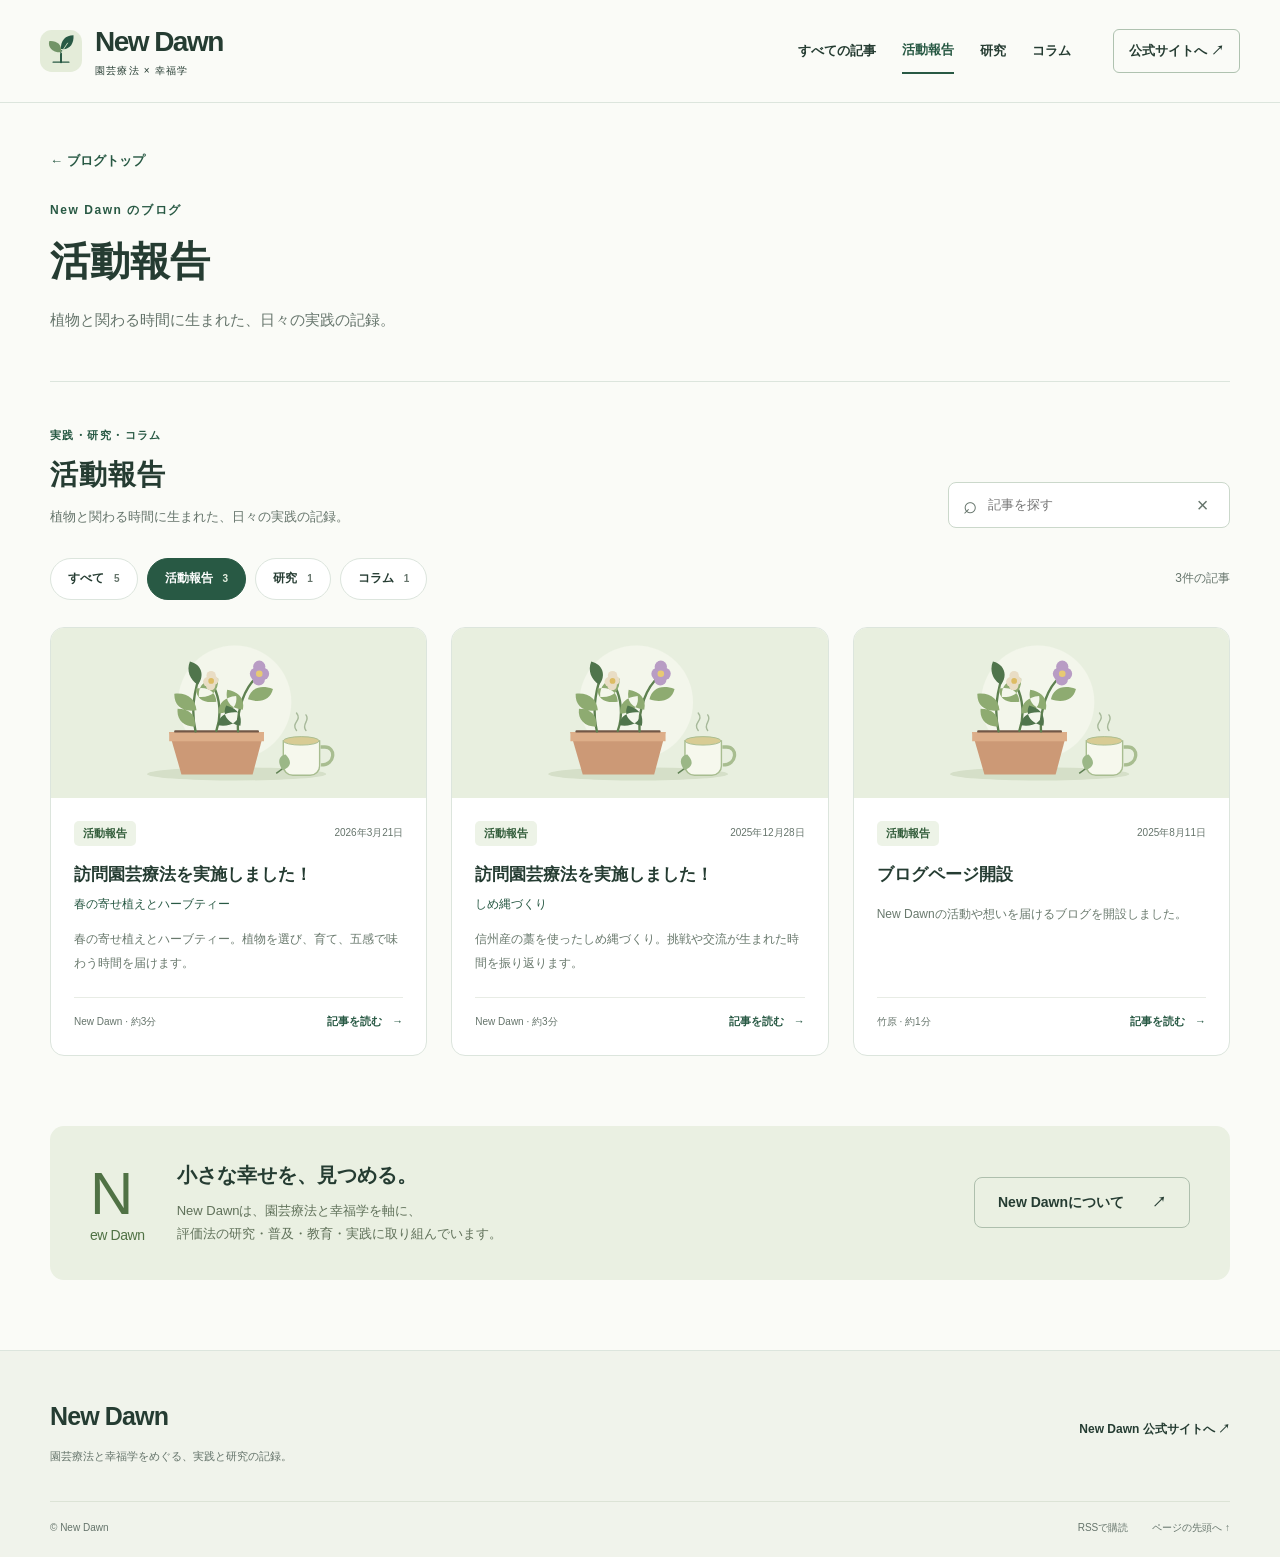
==== docs/categories/activity/index.html @ f147abb1 "Add New Dawn blog with five migrated articles and GitHub Pages output" ====
<!doctype html>
<html lang="ja"><head><meta charset="utf-8"><meta name="viewport" content="width=device-width, initial-scale=1">
<title>活動報告｜New Dawn</title><meta name="description" content="New Dawnの活動報告の記事一覧です。">
<meta name="theme-color" content="#285944"><meta property="og:type" content="website"><meta property="og:title" content="活動報告｜New Dawn"><meta property="og:description" content="New Dawnの活動報告の記事一覧です。"><meta property="og:locale" content="ja_JP"><meta property="og:site_name" content="New Dawn ブログ">
<link rel="canonical" href="https://engeishokubutu365-crypto.github.io/new-dawn-blog/categories/activity/"><meta property="og:url" content="https://engeishokubutu365-crypto.github.io/new-dawn-blog/categories/activity/"><link rel="icon" href="../../assets/mark.svg" type="image/svg+xml"><link rel="stylesheet" href="../../assets/style.css"><script src="../../assets/app.js" defer></script></head>
<body><a class="skip-link" href="#main">本文へ進む</a><header class="site-header"><div class="header-inner">
<a class="brand" href="../../" aria-label="New Dawn ブログのトップ"><img src="../../assets/mark.svg" alt="" width="42" height="42"><span>New Dawn<small>園芸療法 × 幸福学</small></span></a>
<nav class="main-nav" aria-label="メインナビゲーション"><a href="../../">すべての記事</a><a href="../../categories/activity/" aria-current="page">活動報告</a><a href="../../categories/research/">研究</a><a href="../../categories/column/">コラム</a><a class="official" href="https://www.newdawn-horticultural.com/">公式サイトへ <span aria-hidden="true">↗</span></a></nav>
</div></header>
<main id="main"><section class="category-hero wrap"><a class="back-link" href="../../">← ブログトップ</a><p class="eyebrow">New Dawn のブログ</p><h1>活動報告</h1><p>植物と関わる時間に生まれた、日々の実践の記録。</p></section><section class="article-section wrap" id="articles"><div class="section-heading"><div><p class="eyebrow">実践・研究・コラム</p><h2>活動報告</h2><p>植物と関わる時間に生まれた、日々の実践の記録。</p></div><form class="search-form" role="search"><label for="article-search" class="sr-only">表示中の記事を検索</label><span aria-hidden="true">⌕</span><input id="article-search" type="search" placeholder="記事を探す" autocomplete="off"><button type="reset" aria-label="検索をクリア">×</button></form></div><div class="article-toolbar"><nav class="filters" aria-label="記事のカテゴリ"><a href="../../#articles" class="filter">すべて <span>5</span></a><a href="../../categories/activity/" class="filter selected" aria-current="page">活動報告 <span>3</span></a><a href="../../categories/research/" class="filter">研究 <span>1</span></a><a href="../../categories/column/" class="filter">コラム <span>1</span></a></nav><span class="result-count" role="status" aria-live="polite">3件の記事</span></div><div class="card-grid"><article class="post-card " data-search="訪問園芸療法を実施しました！ 春の寄せ植えとハーブティー。植物を選び、育て、五感で味わう時間を届けます。 春の寄せ植えとハーブティー 活動報告"><a class="card-visual plant" href="../../posts/spring-planting-and-herbal-tea/" tabindex="-1" aria-hidden="true"><img src="../../assets/plant.svg" alt="" width="600" height="360" loading="lazy"></a><div class="card-body"><div class="card-meta"><a class="pill activity" href="../../categories/activity/">活動報告</a><time datetime="2026-03-21">2026年3月21日</time></div><h3><a href="../../posts/spring-planting-and-herbal-tea/">訪問園芸療法を実施しました！</a></h3><p class="card-subtitle">春の寄せ植えとハーブティー</p><p class="card-description">春の寄せ植えとハーブティー。植物を選び、育て、五感で味わう時間を届けます。</p><div class="card-bottom"><span>New Dawn · 約3分</span><a class="read-link" href="../../posts/spring-planting-and-herbal-tea/" aria-label="訪問園芸療法を実施しました！を読む">記事を読む <span aria-hidden="true">→</span></a></div></div></article><article class="post-card " data-search="訪問園芸療法を実施しました！ 信州産の藁を使ったしめ縄づくり。挑戦や交流が生まれた時間を振り返ります。 しめ縄づくり 活動報告"><a class="card-visual plant" href="../../posts/shimenawa-workshop/" tabindex="-1" aria-hidden="true"><img src="../../assets/plant.svg" alt="" width="600" height="360" loading="lazy"></a><div class="card-body"><div class="card-meta"><a class="pill activity" href="../../categories/activity/">活動報告</a><time datetime="2025-12-28">2025年12月28日</time></div><h3><a href="../../posts/shimenawa-workshop/">訪問園芸療法を実施しました！</a></h3><p class="card-subtitle">しめ縄づくり</p><p class="card-description">信州産の藁を使ったしめ縄づくり。挑戦や交流が生まれた時間を振り返ります。</p><div class="card-bottom"><span>New Dawn · 約3分</span><a class="read-link" href="../../posts/shimenawa-workshop/" aria-label="訪問園芸療法を実施しました！を読む">記事を読む <span aria-hidden="true">→</span></a></div></div></article><article class="post-card " data-search="ブログページ開設 New Dawnの活動や想いを届けるブログを開設しました。  活動報告"><a class="card-visual plant" href="../../posts/blog-opening/" tabindex="-1" aria-hidden="true"><img src="../../assets/plant.svg" alt="" width="600" height="360" loading="lazy"></a><div class="card-body"><div class="card-meta"><a class="pill activity" href="../../categories/activity/">活動報告</a><time datetime="2025-08-11">2025年8月11日</time></div><h3><a href="../../posts/blog-opening/">ブログページ開設</a></h3><p class="card-description">New Dawnの活動や想いを届けるブログを開設しました。</p><div class="card-bottom"><span>竹原 · 約1分</span><a class="read-link" href="../../posts/blog-opening/" aria-label="ブログページ開設を読む">記事を読む <span aria-hidden="true">→</span></a></div></div></article></div><p class="empty-state" hidden>一致する記事がありません。別の言葉で検索してください。</p></section><section class="about-strip wrap"><div class="about-mark" aria-hidden="true">N<span>ew Dawn</span></div><div><h2>小さな幸せを、見つめる。</h2><p>New Dawnは、園芸療法と幸福学を軸に、<br class="desktop-break">評価法の研究・普及・教育・実践に取り組んでいます。</p></div><a href="https://www.newdawn-horticultural.com/" class="button secondary">New Dawnについて <span aria-hidden="true">↗</span></a></section></main>
<footer class="site-footer"><div class="footer-inner"><div><a class="footer-brand" href="../../">New Dawn</a><p>園芸療法と幸福学をめぐる、実践と研究の記録。</p></div><a href="https://www.newdawn-horticultural.com/" class="footer-link">New Dawn 公式サイトへ <span aria-hidden="true">↗</span></a></div><div class="footer-bottom"><span>© New Dawn</span><a href="../../feed.xml">RSSで購読</a><a href="#">ページの先頭へ ↑</a></div></footer></body></html>
---- docs/assets/style.css ----
:root{--green:#285944;--deep:#173e30;--ink:#253c32;--muted:#65746b;--line:#dce5dd;--paper:#fafbf7;--wash:#eef3eb;--white:#fff;--sage:#c6d9b5;--radius:20px}
*{box-sizing:border-box}html{scroll-behavior:smooth;scroll-padding-top:28px}body{margin:0;background:var(--paper);color:var(--ink);font-family:-apple-system,BlinkMacSystemFont,"Hiragino Kaku Gothic ProN","Hiragino Sans","Noto Sans JP","Yu Gothic",Meiryo,sans-serif;font-size:16px;line-height:1.8;-webkit-font-smoothing:antialiased}a{color:inherit;text-decoration:none}button,input{font:inherit}button,a,input,summary{-webkit-tap-highlight-color:transparent}a:focus-visible,button:focus-visible,input:focus-visible,summary:focus-visible{outline:3px solid #8a681e;outline-offset:5px}img{display:block;max-width:100%;height:auto}button{cursor:pointer}h1,h2,h3,p{margin:0}h1,h2,h3{line-height:1.55;overflow-wrap:anywhere}p{overflow-wrap:anywhere}[hidden]{display:none!important}.wrap{width:min(1180px,calc(100% - 80px));margin-inline:auto}.sr-only{position:absolute;width:1px;height:1px;padding:0;margin:-1px;overflow:hidden;clip:rect(0,0,0,0);white-space:nowrap;border:0}.skip-link{position:absolute;top:8px;left:8px;padding:12px 20px;background:white;transform:translateY(-180%);z-index:20}.skip-link:focus{transform:translateY(0)}.preview-notice{text-align:center;background:#e5eddf;padding:5px 20px;font-size:12px;letter-spacing:.04em;color:#436041}.preview-notice span{margin-left:14px;color:#61705f}.site-header{background:var(--paper);border-bottom:1px solid var(--line)}.header-inner{max-width:1280px;margin:auto;min-height:102px;padding:16px 40px;display:flex;justify-content:space-between;align-items:center;gap:32px}.brand{display:flex;align-items:center;gap:13px;flex-shrink:0}.brand span{font-size:28px;font-weight:650;letter-spacing:-.055em;line-height:1.25}.brand small{display:block;font-size:10px;font-weight:500;letter-spacing:.12em;margin-top:6px}.main-nav{display:flex;align-items:center;gap:26px;font-size:13px;font-weight:600}.main-nav>a{padding:10px 0;white-space:nowrap}.main-nav>a[aria-current=page]{color:var(--green);border-bottom:2px solid var(--green)}.main-nav .official{margin-left:16px;border:1px solid #afc2b0;border-radius:6px;padding:9px 15px}.hero{display:grid;grid-template-columns:1.16fr 1fr;gap:70px;align-items:center;padding:64px 0 72px}.eyebrow{color:var(--green);font-size:12px;font-weight:600;letter-spacing:.13em;margin-bottom:16px}.tiny-leaf{display:inline-block;width:14px;height:9px;margin-right:8px;border-radius:10px 0 10px 0;background:var(--green);transform:rotate(-30deg)}.hero h1{font-size:clamp(30px,3.2vw,43px);font-weight:650;letter-spacing:.015em;line-height:1.65}.hero h1 span{color:#637b5b}.hero-description{font-size:15px;line-height:2;margin-top:22px;color:#566a5c}.button{display:inline-flex;align-items:center;justify-content:center;gap:28px;padding:12px 23px;border-radius:8px;font-size:14px;font-weight:600;min-height:48px}.primary{background:var(--green);color:white}.primary:hover{background:var(--deep)}.secondary{border:1px solid #aebfad;background:transparent;white-space:nowrap}.secondary:hover{background:#e0e8da}.hero .button{margin-top:29px}.featured{border:1px solid #d3dece;border-radius:var(--radius);overflow:hidden;background:#f4f6ef;display:block;box-shadow:0 12px 36px rgba(40,72,50,.035)}.featured:hover .featured-link{gap:27px}.featured-art{background:#e8efdf;padding:0 20px}.featured-art img{height:235px;width:100%;object-fit:contain}.featured-copy{padding:23px 30px 25px}.featured-meta{display:flex;justify-content:space-between;align-items:center;color:var(--muted);font-size:12px}.featured-meta>span{color:var(--green);font-weight:650}.featured h2{font-size:23px;font-weight:650;margin:13px 0 16px;line-height:1.6}.featured-link{display:flex;align-items:center;gap:20px;color:var(--green);font-size:13px;font-weight:650;transition:gap .2s}.article-section{padding:44px 0 70px;border-top:1px solid var(--line);scroll-margin-top:24px}.section-heading{display:flex;justify-content:space-between;align-items:flex-end;gap:24px}.section-heading .eyebrow{margin-bottom:7px;font-size:11px}.section-heading h2{font-size:28px;letter-spacing:.035em}.section-heading p:not(.eyebrow){font-size:13px;color:var(--muted);margin-top:8px}.search-form{display:flex;align-items:center;gap:9px;padding:0 14px;border:1px solid #cbd8cb;border-radius:8px;background:#fff;max-width:290px;height:46px}.search-form>span{font-size:24px;color:var(--muted)}.search-form input{border:0;background:transparent;outline:none;min-width:0;width:195px;font-size:13px;color:var(--ink)}.search-form input:focus-visible{outline:none}.search-form:focus-within{outline:3px solid #8a681e;outline-offset:3px}.search-form button{border:0;background:transparent;color:var(--muted);font-size:20px;width:25px;height:40px}.article-toolbar{display:flex;justify-content:space-between;gap:16px;align-items:center;margin:30px 0 27px}.filters{display:flex;gap:9px;flex-wrap:wrap}.filter{display:flex;gap:10px;align-items:center;min-height:42px;border:1px solid var(--line);border-radius:30px;padding:7px 17px;font-size:12px;font-weight:600;background:white;white-space:nowrap}.filter span{font-size:10px;color:var(--muted)}.filter.selected{background:var(--green);border-color:var(--green);color:white}.filter.selected span{color:#e2edde}.filter:hover:not(.selected){background:var(--wash)}.result-count{font-size:12px;white-space:nowrap;color:var(--muted)}.card-grid{display:grid;grid-template-columns:repeat(3,minmax(0,1fr));gap:24px}.post-card{background:white;border:1px solid var(--line);border-radius:14px;overflow:hidden;display:flex;flex-direction:column}.card-visual{height:170px;display:flex;align-items:center;justify-content:center;overflow:hidden}.card-visual.plant{background:#e8efdf}.card-visual.research{background:#e8eee8}.card-visual.story{background:#f1ecdf}.card-visual img{width:100%;height:100%;object-fit:contain;transition:transform .3s}.post-card:hover .card-visual img{transform:scale(1.035)}.card-body{padding:23px;display:flex;flex-direction:column;flex:1}.card-meta{display:flex;gap:10px;align-items:center;justify-content:space-between;margin-bottom:15px}.pill{display:inline-block;font-size:11px;line-height:1.7;font-weight:600;background:#edf3e7;color:#315c39;border-radius:5px;padding:3px 9px;white-space:nowrap}.pill.research{background:#e8f0eb;color:#326150}.pill.column{background:#f3eddf;color:#6d5c35}.card-meta time{font-size:10px;color:var(--muted);white-space:nowrap}.card-body h3{font-size:17px;font-weight:650;line-height:1.7}.card-body h3 a:hover{text-decoration:underline;text-decoration-thickness:1px;text-underline-offset:5px}.card-subtitle{color:var(--green);font-size:12px;margin-top:4px}.card-description{font-size:12px;line-height:1.95;color:#69796d;margin-top:13px;margin-bottom:22px}.card-bottom{margin-top:auto;display:flex;justify-content:space-between;align-items:center;gap:10px;border-top:1px solid #e8ece5;padding-top:14px}.card-bottom>span{font-size:10px;color:var(--muted)}.read-link{font-size:11px;font-weight:650;color:var(--green);white-space:nowrap}.read-link span{margin-left:7px}.empty-state{padding:70px 20px;text-align:center;color:var(--muted)}.about-strip{background:#eaf0e2;border-radius:14px;display:flex;align-items:center;gap:32px;padding:34px 40px;margin-bottom:70px}.about-mark{font-size:60px;line-height:1;font-weight:300;color:#507245;letter-spacing:-.08em}.about-mark span{display:block;font-size:14px;letter-spacing:-.03em;margin-top:4px}.about-strip h2{font-size:20px;margin-bottom:8px;font-weight:600}.about-strip p{font-size:13px;color:#60715a}.about-strip .button{margin-left:auto}.site-footer{background:#f0f3eb;border-top:1px solid var(--line);padding:43px 40px 20px}.footer-inner,.footer-bottom{max-width:1180px;margin:auto;display:flex;justify-content:space-between;align-items:center;gap:24px}.footer-brand{font-size:25px;letter-spacing:-.035em;font-weight:650}.footer-inner p{font-size:11px;color:var(--muted);margin-top:8px}.footer-link{font-size:12px;font-weight:600}.footer-bottom{margin-top:35px;padding-top:17px;border-top:1px solid #dce3d6;font-size:10px;color:var(--muted)}.footer-bottom>span{margin-right:auto}.category-hero{padding:43px 0 48px}.category-hero h1{font-size:40px;font-weight:600;margin-bottom:14px}.category-hero>.eyebrow{margin-top:25px;margin-bottom:9px}.category-hero>p:last-of-type{color:var(--muted);font-size:15px}.back-link{color:var(--green);font-size:13px;font-weight:600}.article-shell{max-width:1030px;padding-top:30px}.breadcrumbs{display:flex;gap:13px;font-size:12px;color:var(--muted);margin-bottom:40px}.breadcrumbs a:hover{text-decoration:underline}.article{max-width:740px;margin:0 auto}.article-header{padding-bottom:30px;border-bottom:1px solid var(--line)}.article-category{margin-bottom:16px}.article-header h1{font-size:clamp(25px,3.1vw,36px);line-height:1.6;font-weight:650;letter-spacing:.025em}.article-description{color:var(--muted);font-size:15px;line-height:1.95;margin-top:19px}.article-meta{display:flex;flex-wrap:wrap;gap:18px;font-size:12px;color:var(--muted);margin-top:23px}.toc{background:#f0f4eb;border:1px solid #d9e3d3;border-radius:10px;padding:20px 25px;margin:35px 0 0}.toc summary{cursor:pointer;font-size:14px;font-weight:600}.toc ol{margin:16px 0 2px;padding-left:25px;font-size:13px;line-height:2}.toc a:hover{text-decoration:underline;text-underline-offset:4px}.article-body{font-size:17px;line-height:2.05;padding-top:18px;overflow-wrap:anywhere}.article-body p{margin:24px 0}.article-body h2{font-size:24px;font-weight:650;line-height:1.7;margin:48px 0 22px;padding:0 0 12px;border-bottom:1px solid var(--line);scroll-margin-top:30px}.article-body h3{font-size:20px;font-weight:650;margin:33px 0 18px;line-height:1.7;scroll-margin-top:30px}.article-body ul,.article-body ol{padding-left:1.6em;margin:24px 0}.article-body li{padding-left:.35em;margin:8px 0}.article-body a{color:var(--green);text-decoration:underline;text-underline-offset:4px;overflow-wrap:anywhere}.article-body strong{font-weight:650;background:linear-gradient(transparent 62%,#e5eedc 62%)}.source-note{border-left:3px solid #b6c9a8;background:#f0f3eb;padding:16px 21px;margin-top:45px;font-size:12px;color:var(--muted)}.source-note a{color:var(--green);text-decoration:underline;text-underline-offset:4px}.source-note p{margin-bottom:5px}.article-actions{border-top:1px solid var(--line);padding:25px 0;margin:32px 0 25px;display:flex;gap:20px;align-items:center;flex-wrap:wrap}.copy-url{margin-left:auto;padding:9px 14px;font-size:12px;border:1px solid #c8d6c3;border-radius:6px;background:white;color:var(--green);min-height:44px}.copy-status{font-size:12px;color:var(--muted)}.related{padding:35px 0 75px;max-width:860px}.related h2{font-size:22px;margin-bottom:25px}.related .card-grid{grid-template-columns:repeat(2,minmax(0,1fr))}
@media(min-width:1400px){.hero{padding-top:78px;padding-bottom:84px}.featured-art img{height:255px}}
@media(max-width:1024px){.wrap{width:calc(100% - 48px)}.header-inner{padding:18px 24px;gap:24px}.main-nav{gap:17px;font-size:12px}.main-nav .official{margin-left:0;padding:8px 10px}.brand span{font-size:25px}.brand img{width:35px}.hero{gap:35px;padding-top:45px}.hero h1{font-size:30px}.hero-description{font-size:13px}.featured-copy{padding:20px 24px}.featured-art img{height:215px}.featured h2{font-size:21px}.card-grid{gap:18px}.card-body{padding:19px}.card-meta{gap:7px;flex-wrap:wrap;justify-content:flex-start}.card-body h3{font-size:16px}.card-bottom{flex-wrap:wrap}.about-strip{padding:28px;gap:25px}}
@media(max-width:760px){.wrap{width:calc(100% - 36px)}.header-inner{padding:18px 18px 0;display:block;min-height:auto}.brand{gap:10px;width:fit-content}.brand span{font-size:25px}.brand small{font-size:9px;margin-top:3px}.brand img{width:35px;height:35px}.main-nav{gap:22px;overflow-x:auto;padding:13px 0 0;margin-top:9px;scrollbar-width:none;min-width:0;font-size:12px}.main-nav::-webkit-scrollbar{display:none}.main-nav>a{padding:11px 0 13px}.main-nav .official{margin-left:auto;border:0;border-radius:0;padding:11px 0 13px}.preview-notice{font-size:10px;padding:5px 8px}.preview-notice span{margin-left:6px}.hero{grid-template-columns:1fr;gap:32px;padding:35px 0 38px}.hero h1{font-size:clamp(25px,6.35vw,34px);line-height:1.7;letter-spacing:0}.eyebrow{font-size:11px;margin-bottom:12px}.hero-description{font-size:13px;line-height:1.9;margin-top:17px}.hero .button{margin-top:20px;padding:11px 20px;font-size:13px;min-height:45px}.featured{display:grid;grid-template-columns:42% 58%;border-radius:13px}.featured-art{padding:5px 0;display:flex;align-items:center}.featured-art img{height:auto;min-height:155px}.featured-copy{padding:17px 17px 18px}.featured-meta{font-size:10px;display:block}.featured-meta time{display:block;font-size:9px;margin-top:3px}.featured h2{font-size:16px;margin:9px 0 11px}.featured-link{font-size:10px;gap:9px}.article-section{padding-top:28px;padding-bottom:37px}.section-heading{display:block}.section-heading h2{font-size:24px}.section-heading p:not(.eyebrow){font-size:12px}.search-form{margin-top:20px;max-width:none;width:100%;height:45px}.search-form input{width:100%;font-size:13px}.article-toolbar{display:block;margin:20px 0}.filters{gap:7px}.filter{font-size:11px;padding:7px 12px;gap:6px;min-height:40px}.result-count{display:block;margin-top:13px;font-size:11px}.card-grid{grid-template-columns:1fr;gap:18px}.post-card{border-radius:12px}.card-visual{height:185px}.card-body{padding:20px}.card-meta{justify-content:space-between;flex-wrap:nowrap;margin-bottom:11px}.card-meta time{font-size:10px}.card-body h3{font-size:18px;line-height:1.65}.card-subtitle{font-size:12px}.card-description{font-size:13px;margin-bottom:18px}.card-bottom{flex-wrap:nowrap}.card-bottom>span{font-size:11px}.read-link{font-size:12px;min-height:35px;display:flex;align-items:center}.about-strip{display:block;padding:27px 25px;margin-bottom:37px}.about-mark{display:none}.about-strip h2{font-size:19px}.about-strip p{font-size:12px}.about-strip .button{margin-top:19px;padding:10px 18px;min-height:44px;font-size:12px}.site-footer{padding:29px 18px 18px}.footer-inner{display:block}.footer-inner p{font-size:10px}.footer-link{display:inline-block;margin-top:17px;font-size:11px}.footer-bottom{gap:15px;font-size:9px;margin-top:24px;flex-wrap:wrap}.footer-bottom>span{width:100%;margin-right:0}.category-hero{padding:30px 0 32px}.category-hero h1{font-size:30px}.category-hero>p:last-of-type{font-size:13px}.article-shell{padding-top:20px}.breadcrumbs{font-size:11px;margin-bottom:26px;gap:10px}.article-header h1{font-size:26px;line-height:1.65}.article-category{margin-bottom:13px}.article-description{font-size:14px;margin-top:16px}.article-meta{gap:13px;font-size:11px;margin-top:20px}.article-header{padding-bottom:25px}.toc{padding:18px 20px;margin-top:26px}.toc ol{font-size:12px;padding-left:21px}.article-body{font-size:16px;line-height:2;padding-top:12px}.article-body p{margin:22px 0}.article-body h2{font-size:21px;margin:35px 0 20px;padding-bottom:11px}.article-body h3{font-size:18px;line-height:1.8;margin-top:30px}.article-body ul,.article-body ol{padding-left:1.4em}.source-note{padding:14px 16px;font-size:11px;margin-top:32px}.article-actions{gap:16px;padding:20px 0}.copy-url{font-size:11px}.related{padding-top:12px;padding-bottom:40px}.related h2{font-size:20px}.related .card-grid{grid-template-columns:1fr}.desktop-break{display:none}}
@media(max-width:360px){.wrap{width:calc(100% - 28px)}.hero h1{font-size:23px}.main-nav{gap:19px}.filter{padding-inline:9px}.preview-notice span{display:none}.featured-copy{padding-inline:13px}.featured h2{font-size:14px}.article-header h1{font-size:23px}}
@media(prefers-reduced-motion:reduce){html{scroll-behavior:auto}*,*::before,*::after{transition:none!important;animation:none!important}}
@media print{.site-header,.site-footer,.preview-notice,.related,.article-actions,.toc,.breadcrumbs,.source-note,.skip-link{display:none}body{background:white;color:#000}.wrap,.article{width:100%;max-width:none}.article-body{font-size:11pt;line-height:1.8}.article-body h2{break-after:avoid}.article-header h1{font-size:20pt}}
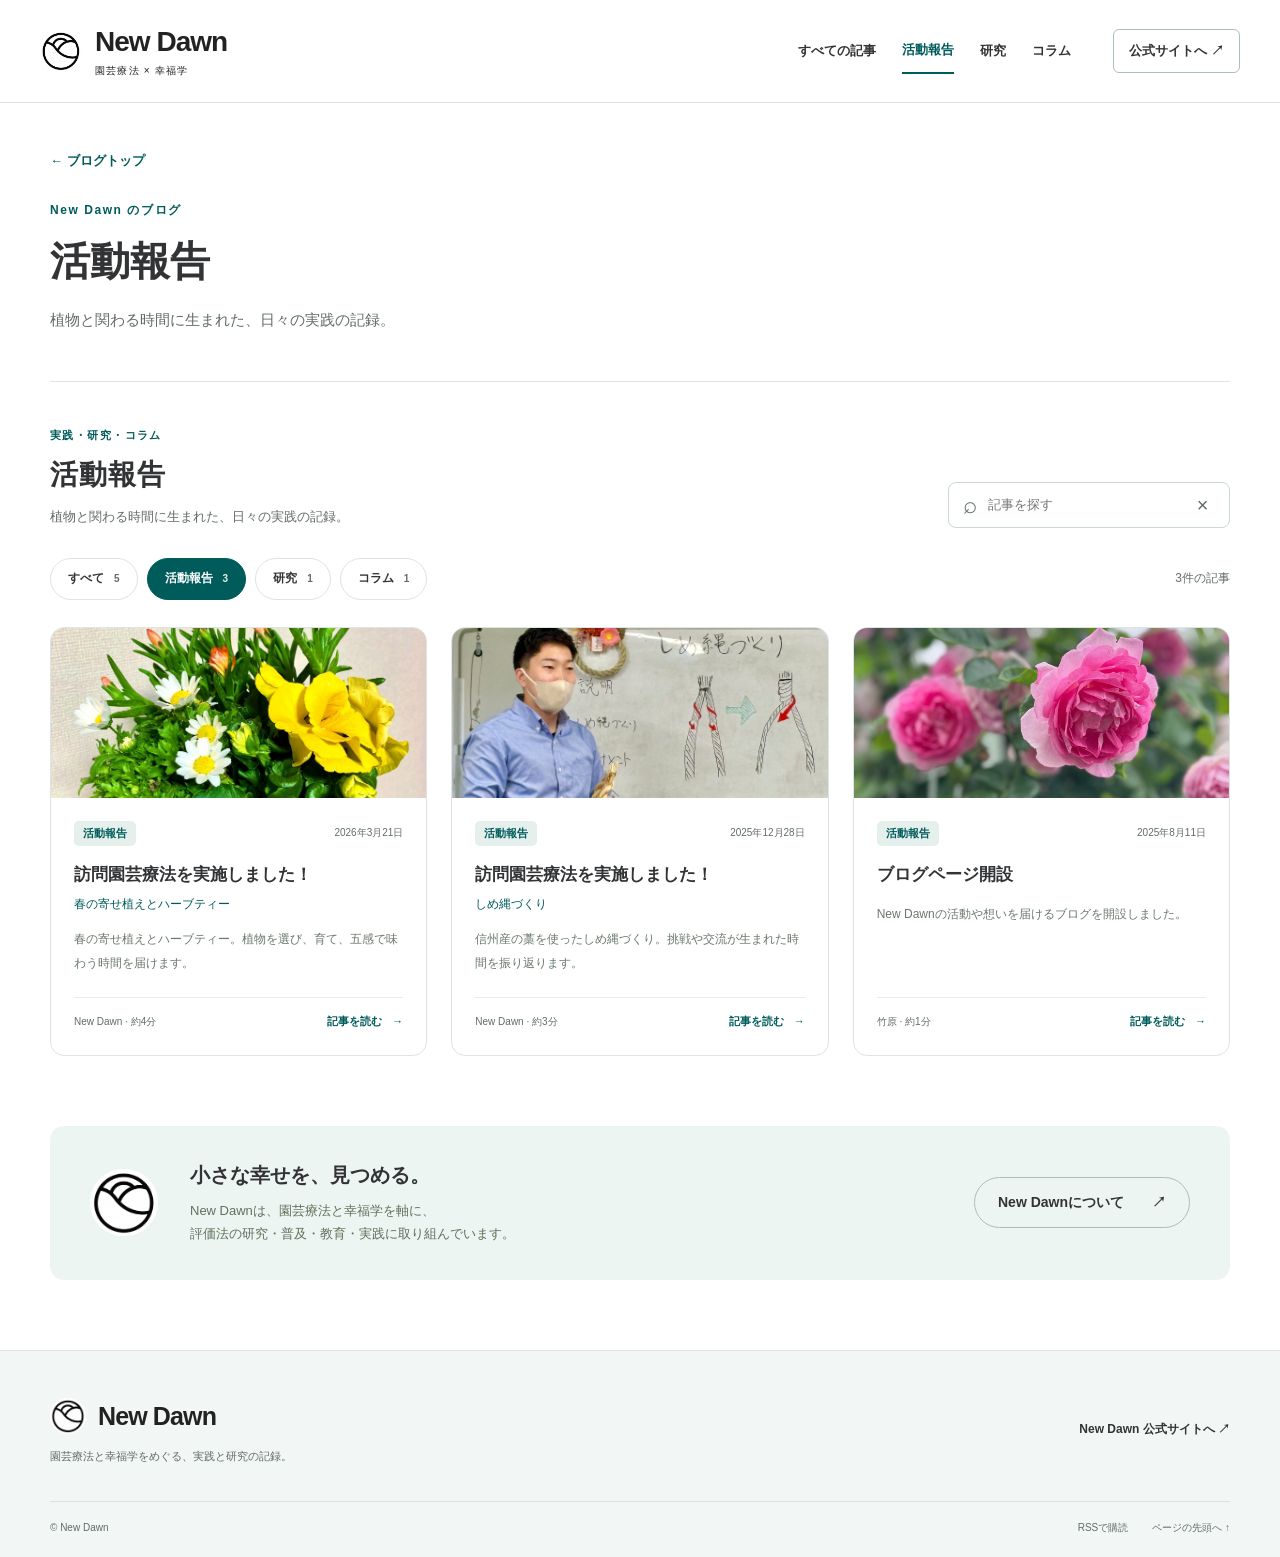
==== commit 5eb3747d: "Restore original article photos and match New Dawn branding" ====
--- a/docs/categories/activity/index.html
+++ b/docs/categories/activity/index.html
@@ -1,11 +1,11 @@
 <!doctype html>
 <html lang="ja"><head><meta charset="utf-8"><meta name="viewport" content="width=device-width, initial-scale=1">
 <title>活動報告｜New Dawn</title><meta name="description" content="New Dawnの活動報告の記事一覧です。">
-<meta name="theme-color" content="#285944"><meta property="og:type" content="website"><meta property="og:title" content="活動報告｜New Dawn"><meta property="og:description" content="New Dawnの活動報告の記事一覧です。"><meta property="og:locale" content="ja_JP"><meta property="og:site_name" content="New Dawn ブログ">
-<link rel="canonical" href="https://engeishokubutu365-crypto.github.io/new-dawn-blog/categories/activity/"><meta property="og:url" content="https://engeishokubutu365-crypto.github.io/new-dawn-blog/categories/activity/"><link rel="icon" href="../../assets/mark.svg" type="image/svg+xml"><link rel="stylesheet" href="../../assets/style.css"><script src="../../assets/app.js" defer></script></head>
+<meta name="theme-color" content="#005b5b"><meta property="og:type" content="website"><meta property="og:title" content="活動報告｜New Dawn"><meta property="og:description" content="New Dawnの活動報告の記事一覧です。"><meta property="og:locale" content="ja_JP"><meta property="og:site_name" content="New Dawn ブログ">
+<link rel="canonical" href="https://engeishokubutu365-crypto.github.io/new-dawn-blog/categories/activity/"><meta property="og:url" content="https://engeishokubutu365-crypto.github.io/new-dawn-blog/categories/activity/"><meta property="og:image" content="https://engeishokubutu365-crypto.github.io/new-dawn-blog/assets/images/spring-planting-and-herbal-tea-01.jpg"><link rel="icon" href="../../assets/brand/favicon.png" type="image/png"><link rel="apple-touch-icon" href="../../assets/brand/logo.png"><link rel="stylesheet" href="../../assets/style.css"><script src="../../assets/app.js" defer></script></head>
 <body><a class="skip-link" href="#main">本文へ進む</a><header class="site-header"><div class="header-inner">
-<a class="brand" href="../../" aria-label="New Dawn ブログのトップ"><img src="../../assets/mark.svg" alt="" width="42" height="42"><span>New Dawn<small>園芸療法 × 幸福学</small></span></a>
+<a class="brand" href="../../" aria-label="New Dawn ブログのトップ"><img src="../../assets/brand/logo.png" alt="" width="42" height="42"><span>New Dawn<small>園芸療法 × 幸福学</small></span></a>
 <nav class="main-nav" aria-label="メインナビゲーション"><a href="../../">すべての記事</a><a href="../../categories/activity/" aria-current="page">活動報告</a><a href="../../categories/research/">研究</a><a href="../../categories/column/">コラム</a><a class="official" href="https://www.newdawn-horticultural.com/">公式サイトへ <span aria-hidden="true">↗</span></a></nav>
 </div></header>
-<main id="main"><section class="category-hero wrap"><a class="back-link" href="../../">← ブログトップ</a><p class="eyebrow">New Dawn のブログ</p><h1>活動報告</h1><p>植物と関わる時間に生まれた、日々の実践の記録。</p></section><section class="article-section wrap" id="articles"><div class="section-heading"><div><p class="eyebrow">実践・研究・コラム</p><h2>活動報告</h2><p>植物と関わる時間に生まれた、日々の実践の記録。</p></div><form class="search-form" role="search"><label for="article-search" class="sr-only">表示中の記事を検索</label><span aria-hidden="true">⌕</span><input id="article-search" type="search" placeholder="記事を探す" autocomplete="off"><button type="reset" aria-label="検索をクリア">×</button></form></div><div class="article-toolbar"><nav class="filters" aria-label="記事のカテゴリ"><a href="../../#articles" class="filter">すべて <span>5</span></a><a href="../../categories/activity/" class="filter selected" aria-current="page">活動報告 <span>3</span></a><a href="../../categories/research/" class="filter">研究 <span>1</span></a><a href="../../categories/column/" class="filter">コラム <span>1</span></a></nav><span class="result-count" role="status" aria-live="polite">3件の記事</span></div><div class="card-grid"><article class="post-card " data-search="訪問園芸療法を実施しました！ 春の寄せ植えとハーブティー。植物を選び、育て、五感で味わう時間を届けます。 春の寄せ植えとハーブティー 活動報告"><a class="card-visual plant" href="../../posts/spring-planting-and-herbal-tea/" tabindex="-1" aria-hidden="true"><img src="../../assets/plant.svg" alt="" width="600" height="360" loading="lazy"></a><div class="card-body"><div class="card-meta"><a class="pill activity" href="../../categories/activity/">活動報告</a><time datetime="2026-03-21">2026年3月21日</time></div><h3><a href="../../posts/spring-planting-and-herbal-tea/">訪問園芸療法を実施しました！</a></h3><p class="card-subtitle">春の寄せ植えとハーブティー</p><p class="card-description">春の寄せ植えとハーブティー。植物を選び、育て、五感で味わう時間を届けます。</p><div class="card-bottom"><span>New Dawn · 約3分</span><a class="read-link" href="../../posts/spring-planting-and-herbal-tea/" aria-label="訪問園芸療法を実施しました！を読む">記事を読む <span aria-hidden="true">→</span></a></div></div></article><article class="post-card " data-search="訪問園芸療法を実施しました！ 信州産の藁を使ったしめ縄づくり。挑戦や交流が生まれた時間を振り返ります。 しめ縄づくり 活動報告"><a class="card-visual plant" href="../../posts/shimenawa-workshop/" tabindex="-1" aria-hidden="true"><img src="../../assets/plant.svg" alt="" width="600" height="360" loading="lazy"></a><div class="card-body"><div class="card-meta"><a class="pill activity" href="../../categories/activity/">活動報告</a><time datetime="2025-12-28">2025年12月28日</time></div><h3><a href="../../posts/shimenawa-workshop/">訪問園芸療法を実施しました！</a></h3><p class="card-subtitle">しめ縄づくり</p><p class="card-description">信州産の藁を使ったしめ縄づくり。挑戦や交流が生まれた時間を振り返ります。</p><div class="card-bottom"><span>New Dawn · 約3分</span><a class="read-link" href="../../posts/shimenawa-workshop/" aria-label="訪問園芸療法を実施しました！を読む">記事を読む <span aria-hidden="true">→</span></a></div></div></article><article class="post-card " data-search="ブログページ開設 New Dawnの活動や想いを届けるブログを開設しました。  活動報告"><a class="card-visual plant" href="../../posts/blog-opening/" tabindex="-1" aria-hidden="true"><img src="../../assets/plant.svg" alt="" width="600" height="360" loading="lazy"></a><div class="card-body"><div class="card-meta"><a class="pill activity" href="../../categories/activity/">活動報告</a><time datetime="2025-08-11">2025年8月11日</time></div><h3><a href="../../posts/blog-opening/">ブログページ開設</a></h3><p class="card-description">New Dawnの活動や想いを届けるブログを開設しました。</p><div class="card-bottom"><span>竹原 · 約1分</span><a class="read-link" href="../../posts/blog-opening/" aria-label="ブログページ開設を読む">記事を読む <span aria-hidden="true">→</span></a></div></div></article></div><p class="empty-state" hidden>一致する記事がありません。別の言葉で検索してください。</p></section><section class="about-strip wrap"><div class="about-mark" aria-hidden="true">N<span>ew Dawn</span></div><div><h2>小さな幸せを、見つめる。</h2><p>New Dawnは、園芸療法と幸福学を軸に、<br class="desktop-break">評価法の研究・普及・教育・実践に取り組んでいます。</p></div><a href="https://www.newdawn-horticultural.com/" class="button secondary">New Dawnについて <span aria-hidden="true">↗</span></a></section></main>
-<footer class="site-footer"><div class="footer-inner"><div><a class="footer-brand" href="../../">New Dawn</a><p>園芸療法と幸福学をめぐる、実践と研究の記録。</p></div><a href="https://www.newdawn-horticultural.com/" class="footer-link">New Dawn 公式サイトへ <span aria-hidden="true">↗</span></a></div><div class="footer-bottom"><span>© New Dawn</span><a href="../../feed.xml">RSSで購読</a><a href="#">ページの先頭へ ↑</a></div></footer></body></html>+<main id="main"><section class="category-hero wrap"><a class="back-link" href="../../">← ブログトップ</a><p class="eyebrow">New Dawn のブログ</p><h1>活動報告</h1><p>植物と関わる時間に生まれた、日々の実践の記録。</p></section><section class="article-section wrap" id="articles"><div class="section-heading"><div><p class="eyebrow">実践・研究・コラム</p><h2>活動報告</h2><p>植物と関わる時間に生まれた、日々の実践の記録。</p></div><form class="search-form" role="search"><label for="article-search" class="sr-only">表示中の記事を検索</label><span aria-hidden="true">⌕</span><input id="article-search" type="search" placeholder="記事を探す" autocomplete="off"><button type="reset" aria-label="検索をクリア">×</button></form></div><div class="article-toolbar"><nav class="filters" aria-label="記事のカテゴリ"><a href="../../#articles" class="filter">すべて <span>5</span></a><a href="../../categories/activity/" class="filter selected" aria-current="page">活動報告 <span>3</span></a><a href="../../categories/research/" class="filter">研究 <span>1</span></a><a href="../../categories/column/" class="filter">コラム <span>1</span></a></nav><span class="result-count" role="status" aria-live="polite">3件の記事</span></div><div class="card-grid"><article class="post-card " data-search="訪問園芸療法を実施しました！ 春の寄せ植えとハーブティー。植物を選び、育て、五感で味わう時間を届けます。 春の寄せ植えとハーブティー 活動報告"><a class="card-visual plant photo" href="../../posts/spring-planting-and-herbal-tea/" tabindex="-1" aria-hidden="true"><img src="../../assets/images/spring-planting-and-herbal-tea-01.jpg" alt="" width="600" height="360" loading="lazy"></a><div class="card-body"><div class="card-meta"><a class="pill activity" href="../../categories/activity/">活動報告</a><time datetime="2026-03-21">2026年3月21日</time></div><h3><a href="../../posts/spring-planting-and-herbal-tea/">訪問園芸療法を実施しました！</a></h3><p class="card-subtitle">春の寄せ植えとハーブティー</p><p class="card-description">春の寄せ植えとハーブティー。植物を選び、育て、五感で味わう時間を届けます。</p><div class="card-bottom"><span>New Dawn · 約4分</span><a class="read-link" href="../../posts/spring-planting-and-herbal-tea/" aria-label="訪問園芸療法を実施しました！を読む">記事を読む <span aria-hidden="true">→</span></a></div></div></article><article class="post-card " data-search="訪問園芸療法を実施しました！ 信州産の藁を使ったしめ縄づくり。挑戦や交流が生まれた時間を振り返ります。 しめ縄づくり 活動報告"><a class="card-visual plant photo" href="../../posts/shimenawa-workshop/" tabindex="-1" aria-hidden="true"><img src="../../assets/images/shimenawa-workshop-01.jpg" alt="" width="600" height="360" loading="lazy"></a><div class="card-body"><div class="card-meta"><a class="pill activity" href="../../categories/activity/">活動報告</a><time datetime="2025-12-28">2025年12月28日</time></div><h3><a href="../../posts/shimenawa-workshop/">訪問園芸療法を実施しました！</a></h3><p class="card-subtitle">しめ縄づくり</p><p class="card-description">信州産の藁を使ったしめ縄づくり。挑戦や交流が生まれた時間を振り返ります。</p><div class="card-bottom"><span>New Dawn · 約3分</span><a class="read-link" href="../../posts/shimenawa-workshop/" aria-label="訪問園芸療法を実施しました！を読む">記事を読む <span aria-hidden="true">→</span></a></div></div></article><article class="post-card " data-search="ブログページ開設 New Dawnの活動や想いを届けるブログを開設しました。  活動報告"><a class="card-visual plant photo" href="../../posts/blog-opening/" tabindex="-1" aria-hidden="true"><img src="../../assets/images/blog-opening-01.jpg" alt="" width="600" height="360" loading="lazy"></a><div class="card-body"><div class="card-meta"><a class="pill activity" href="../../categories/activity/">活動報告</a><time datetime="2025-08-11">2025年8月11日</time></div><h3><a href="../../posts/blog-opening/">ブログページ開設</a></h3><p class="card-description">New Dawnの活動や想いを届けるブログを開設しました。</p><div class="card-bottom"><span>竹原 · 約1分</span><a class="read-link" href="../../posts/blog-opening/" aria-label="ブログページ開設を読む">記事を読む <span aria-hidden="true">→</span></a></div></div></article></div><p class="empty-state" hidden>一致する記事がありません。別の言葉で検索してください。</p></section><section class="about-strip wrap"><img class="about-logo" src="../../assets/brand/logo.png" alt="" width="68" height="68"><div><h2>小さな幸せを、見つめる。</h2><p>New Dawnは、園芸療法と幸福学を軸に、<br class="desktop-break">評価法の研究・普及・教育・実践に取り組んでいます。</p></div><a href="https://www.newdawn-horticultural.com/" class="button secondary">New Dawnについて <span aria-hidden="true">↗</span></a></section></main>
+<footer class="site-footer"><div class="footer-inner"><div><a class="footer-brand" href="../../"><img src="../../assets/brand/logo.png" alt="" width="36" height="36">New Dawn</a><p>園芸療法と幸福学をめぐる、実践と研究の記録。</p></div><a href="https://www.newdawn-horticultural.com/" class="footer-link">New Dawn 公式サイトへ <span aria-hidden="true">↗</span></a></div><div class="footer-bottom"><span>© New Dawn</span><a href="../../feed.xml">RSSで購読</a><a href="#">ページの先頭へ ↑</a></div></footer></body></html>
--- a/docs/assets/style.css
+++ b/docs/assets/style.css
@@ -1,8 +1,13 @@
-:root{--green:#285944;--deep:#173e30;--ink:#253c32;--muted:#65746b;--line:#dce5dd;--paper:#fafbf7;--wash:#eef3eb;--white:#fff;--sage:#c6d9b5;--radius:20px}
-*{box-sizing:border-box}html{scroll-behavior:smooth;scroll-padding-top:28px}body{margin:0;background:var(--paper);color:var(--ink);font-family:-apple-system,BlinkMacSystemFont,"Hiragino Kaku Gothic ProN","Hiragino Sans","Noto Sans JP","Yu Gothic",Meiryo,sans-serif;font-size:16px;line-height:1.8;-webkit-font-smoothing:antialiased}a{color:inherit;text-decoration:none}button,input{font:inherit}button,a,input,summary{-webkit-tap-highlight-color:transparent}a:focus-visible,button:focus-visible,input:focus-visible,summary:focus-visible{outline:3px solid #8a681e;outline-offset:5px}img{display:block;max-width:100%;height:auto}button{cursor:pointer}h1,h2,h3,p{margin:0}h1,h2,h3{line-height:1.55;overflow-wrap:anywhere}p{overflow-wrap:anywhere}[hidden]{display:none!important}.wrap{width:min(1180px,calc(100% - 80px));margin-inline:auto}.sr-only{position:absolute;width:1px;height:1px;padding:0;margin:-1px;overflow:hidden;clip:rect(0,0,0,0);white-space:nowrap;border:0}.skip-link{position:absolute;top:8px;left:8px;padding:12px 20px;background:white;transform:translateY(-180%);z-index:20}.skip-link:focus{transform:translateY(0)}.preview-notice{text-align:center;background:#e5eddf;padding:5px 20px;font-size:12px;letter-spacing:.04em;color:#436041}.preview-notice span{margin-left:14px;color:#61705f}.site-header{background:var(--paper);border-bottom:1px solid var(--line)}.header-inner{max-width:1280px;margin:auto;min-height:102px;padding:16px 40px;display:flex;justify-content:space-between;align-items:center;gap:32px}.brand{display:flex;align-items:center;gap:13px;flex-shrink:0}.brand span{font-size:28px;font-weight:650;letter-spacing:-.055em;line-height:1.25}.brand small{display:block;font-size:10px;font-weight:500;letter-spacing:.12em;margin-top:6px}.main-nav{display:flex;align-items:center;gap:26px;font-size:13px;font-weight:600}.main-nav>a{padding:10px 0;white-space:nowrap}.main-nav>a[aria-current=page]{color:var(--green);border-bottom:2px solid var(--green)}.main-nav .official{margin-left:16px;border:1px solid #afc2b0;border-radius:6px;padding:9px 15px}.hero{display:grid;grid-template-columns:1.16fr 1fr;gap:70px;align-items:center;padding:64px 0 72px}.eyebrow{color:var(--green);font-size:12px;font-weight:600;letter-spacing:.13em;margin-bottom:16px}.tiny-leaf{display:inline-block;width:14px;height:9px;margin-right:8px;border-radius:10px 0 10px 0;background:var(--green);transform:rotate(-30deg)}.hero h1{font-size:clamp(30px,3.2vw,43px);font-weight:650;letter-spacing:.015em;line-height:1.65}.hero h1 span{color:#637b5b}.hero-description{font-size:15px;line-height:2;margin-top:22px;color:#566a5c}.button{display:inline-flex;align-items:center;justify-content:center;gap:28px;padding:12px 23px;border-radius:8px;font-size:14px;font-weight:600;min-height:48px}.primary{background:var(--green);color:white}.primary:hover{background:var(--deep)}.secondary{border:1px solid #aebfad;background:transparent;white-space:nowrap}.secondary:hover{background:#e0e8da}.hero .button{margin-top:29px}.featured{border:1px solid #d3dece;border-radius:var(--radius);overflow:hidden;background:#f4f6ef;display:block;box-shadow:0 12px 36px rgba(40,72,50,.035)}.featured:hover .featured-link{gap:27px}.featured-art{background:#e8efdf;padding:0 20px}.featured-art img{height:235px;width:100%;object-fit:contain}.featured-copy{padding:23px 30px 25px}.featured-meta{display:flex;justify-content:space-between;align-items:center;color:var(--muted);font-size:12px}.featured-meta>span{color:var(--green);font-weight:650}.featured h2{font-size:23px;font-weight:650;margin:13px 0 16px;line-height:1.6}.featured-link{display:flex;align-items:center;gap:20px;color:var(--green);font-size:13px;font-weight:650;transition:gap .2s}.article-section{padding:44px 0 70px;border-top:1px solid var(--line);scroll-margin-top:24px}.section-heading{display:flex;justify-content:space-between;align-items:flex-end;gap:24px}.section-heading .eyebrow{margin-bottom:7px;font-size:11px}.section-heading h2{font-size:28px;letter-spacing:.035em}.section-heading p:not(.eyebrow){font-size:13px;color:var(--muted);margin-top:8px}.search-form{display:flex;align-items:center;gap:9px;padding:0 14px;border:1px solid #cbd8cb;border-radius:8px;background:#fff;max-width:290px;height:46px}.search-form>span{font-size:24px;color:var(--muted)}.search-form input{border:0;background:transparent;outline:none;min-width:0;width:195px;font-size:13px;color:var(--ink)}.search-form input:focus-visible{outline:none}.search-form:focus-within{outline:3px solid #8a681e;outline-offset:3px}.search-form button{border:0;background:transparent;color:var(--muted);font-size:20px;width:25px;height:40px}.article-toolbar{display:flex;justify-content:space-between;gap:16px;align-items:center;margin:30px 0 27px}.filters{display:flex;gap:9px;flex-wrap:wrap}.filter{display:flex;gap:10px;align-items:center;min-height:42px;border:1px solid var(--line);border-radius:30px;padding:7px 17px;font-size:12px;font-weight:600;background:white;white-space:nowrap}.filter span{font-size:10px;color:var(--muted)}.filter.selected{background:var(--green);border-color:var(--green);color:white}.filter.selected span{color:#e2edde}.filter:hover:not(.selected){background:var(--wash)}.result-count{font-size:12px;white-space:nowrap;color:var(--muted)}.card-grid{display:grid;grid-template-columns:repeat(3,minmax(0,1fr));gap:24px}.post-card{background:white;border:1px solid var(--line);border-radius:14px;overflow:hidden;display:flex;flex-direction:column}.card-visual{height:170px;display:flex;align-items:center;justify-content:center;overflow:hidden}.card-visual.plant{background:#e8efdf}.card-visual.research{background:#e8eee8}.card-visual.story{background:#f1ecdf}.card-visual img{width:100%;height:100%;object-fit:contain;transition:transform .3s}.post-card:hover .card-visual img{transform:scale(1.035)}.card-body{padding:23px;display:flex;flex-direction:column;flex:1}.card-meta{display:flex;gap:10px;align-items:center;justify-content:space-between;margin-bottom:15px}.pill{display:inline-block;font-size:11px;line-height:1.7;font-weight:600;background:#edf3e7;color:#315c39;border-radius:5px;padding:3px 9px;white-space:nowrap}.pill.research{background:#e8f0eb;color:#326150}.pill.column{background:#f3eddf;color:#6d5c35}.card-meta time{font-size:10px;color:var(--muted);white-space:nowrap}.card-body h3{font-size:17px;font-weight:650;line-height:1.7}.card-body h3 a:hover{text-decoration:underline;text-decoration-thickness:1px;text-underline-offset:5px}.card-subtitle{color:var(--green);font-size:12px;margin-top:4px}.card-description{font-size:12px;line-height:1.95;color:#69796d;margin-top:13px;margin-bottom:22px}.card-bottom{margin-top:auto;display:flex;justify-content:space-between;align-items:center;gap:10px;border-top:1px solid #e8ece5;padding-top:14px}.card-bottom>span{font-size:10px;color:var(--muted)}.read-link{font-size:11px;font-weight:650;color:var(--green);white-space:nowrap}.read-link span{margin-left:7px}.empty-state{padding:70px 20px;text-align:center;color:var(--muted)}.about-strip{background:#eaf0e2;border-radius:14px;display:flex;align-items:center;gap:32px;padding:34px 40px;margin-bottom:70px}.about-mark{font-size:60px;line-height:1;font-weight:300;color:#507245;letter-spacing:-.08em}.about-mark span{display:block;font-size:14px;letter-spacing:-.03em;margin-top:4px}.about-strip h2{font-size:20px;margin-bottom:8px;font-weight:600}.about-strip p{font-size:13px;color:#60715a}.about-strip .button{margin-left:auto}.site-footer{background:#f0f3eb;border-top:1px solid var(--line);padding:43px 40px 20px}.footer-inner,.footer-bottom{max-width:1180px;margin:auto;display:flex;justify-content:space-between;align-items:center;gap:24px}.footer-brand{font-size:25px;letter-spacing:-.035em;font-weight:650}.footer-inner p{font-size:11px;color:var(--muted);margin-top:8px}.footer-link{font-size:12px;font-weight:600}.footer-bottom{margin-top:35px;padding-top:17px;border-top:1px solid #dce3d6;font-size:10px;color:var(--muted)}.footer-bottom>span{margin-right:auto}.category-hero{padding:43px 0 48px}.category-hero h1{font-size:40px;font-weight:600;margin-bottom:14px}.category-hero>.eyebrow{margin-top:25px;margin-bottom:9px}.category-hero>p:last-of-type{color:var(--muted);font-size:15px}.back-link{color:var(--green);font-size:13px;font-weight:600}.article-shell{max-width:1030px;padding-top:30px}.breadcrumbs{display:flex;gap:13px;font-size:12px;color:var(--muted);margin-bottom:40px}.breadcrumbs a:hover{text-decoration:underline}.article{max-width:740px;margin:0 auto}.article-header{padding-bottom:30px;border-bottom:1px solid var(--line)}.article-category{margin-bottom:16px}.article-header h1{font-size:clamp(25px,3.1vw,36px);line-height:1.6;font-weight:650;letter-spacing:.025em}.article-description{color:var(--muted);font-size:15px;line-height:1.95;margin-top:19px}.article-meta{display:flex;flex-wrap:wrap;gap:18px;font-size:12px;color:var(--muted);margin-top:23px}.toc{background:#f0f4eb;border:1px solid #d9e3d3;border-radius:10px;padding:20px 25px;margin:35px 0 0}.toc summary{cursor:pointer;font-size:14px;font-weight:600}.toc ol{margin:16px 0 2px;padding-left:25px;font-size:13px;line-height:2}.toc a:hover{text-decoration:underline;text-underline-offset:4px}.article-body{font-size:17px;line-height:2.05;padding-top:18px;overflow-wrap:anywhere}.article-body p{margin:24px 0}.article-body h2{font-size:24px;font-weight:650;line-height:1.7;margin:48px 0 22px;padding:0 0 12px;border-bottom:1px solid var(--line);scroll-margin-top:30px}.article-body h3{font-size:20px;font-weight:650;margin:33px 0 18px;line-height:1.7;scroll-margin-top:30px}.article-body ul,.article-body ol{padding-left:1.6em;margin:24px 0}.article-body li{padding-left:.35em;margin:8px 0}.article-body a{color:var(--green);text-decoration:underline;text-underline-offset:4px;overflow-wrap:anywhere}.article-body strong{font-weight:650;background:linear-gradient(transparent 62%,#e5eedc 62%)}.source-note{border-left:3px solid #b6c9a8;background:#f0f3eb;padding:16px 21px;margin-top:45px;font-size:12px;color:var(--muted)}.source-note a{color:var(--green);text-decoration:underline;text-underline-offset:4px}.source-note p{margin-bottom:5px}.article-actions{border-top:1px solid var(--line);padding:25px 0;margin:32px 0 25px;display:flex;gap:20px;align-items:center;flex-wrap:wrap}.copy-url{margin-left:auto;padding:9px 14px;font-size:12px;border:1px solid #c8d6c3;border-radius:6px;background:white;color:var(--green);min-height:44px}.copy-status{font-size:12px;color:var(--muted)}.related{padding:35px 0 75px;max-width:860px}.related h2{font-size:22px;margin-bottom:25px}.related .card-grid{grid-template-columns:repeat(2,minmax(0,1fr))}
+:root{--green:#005b5b;--deep:#004545;--ink:#323335;--muted:#626b6b;--line:#dce5e4;--paper:#fff;--wash:#edf5f3;--white:#fff;--sage:#c6d9b5;--radius:20px}
+*{box-sizing:border-box}html{scroll-behavior:smooth;scroll-padding-top:28px}body{margin:0;background:var(--paper);color:var(--ink);font-family:"Noto Sans JP",-apple-system,BlinkMacSystemFont,"Hiragino Kaku Gothic ProN","Hiragino Sans","Noto Sans JP","Yu Gothic",Meiryo,sans-serif;font-size:16px;line-height:1.8;-webkit-font-smoothing:antialiased}a{color:inherit;text-decoration:none}button,input{font:inherit}button,a,input,summary{-webkit-tap-highlight-color:transparent}a:focus-visible,button:focus-visible,input:focus-visible,summary:focus-visible{outline:3px solid #8a681e;outline-offset:5px}img{display:block;max-width:100%;height:auto}button{cursor:pointer}h1,h2,h3,p{margin:0}h1,h2,h3{line-height:1.55;overflow-wrap:anywhere}p{overflow-wrap:anywhere}[hidden]{display:none!important}.wrap{width:min(1180px,calc(100% - 80px));margin-inline:auto}.sr-only{position:absolute;width:1px;height:1px;padding:0;margin:-1px;overflow:hidden;clip:rect(0,0,0,0);white-space:nowrap;border:0}.skip-link{position:absolute;top:8px;left:8px;padding:12px 20px;background:white;transform:translateY(-180%);z-index:20}.skip-link:focus{transform:translateY(0)}.preview-notice{text-align:center;background:#e5eddf;padding:5px 20px;font-size:12px;letter-spacing:.04em;color:#436041}.preview-notice span{margin-left:14px;color:#61705f}.site-header{background:var(--paper);border-bottom:1px solid var(--line)}.header-inner{max-width:1280px;margin:auto;min-height:102px;padding:16px 40px;display:flex;justify-content:space-between;align-items:center;gap:32px}.brand{display:flex;align-items:center;gap:13px;flex-shrink:0}.brand span{font-size:28px;font-weight:650;letter-spacing:-.055em;line-height:1.25}.brand small{display:block;font-size:10px;font-weight:500;letter-spacing:.12em;margin-top:6px}.main-nav{display:flex;align-items:center;gap:26px;font-size:13px;font-weight:600}.main-nav>a{padding:10px 0;white-space:nowrap}.main-nav>a[aria-current=page]{color:var(--green);border-bottom:2px solid var(--green)}.main-nav .official{margin-left:16px;border:1px solid #afc2b0;border-radius:6px;padding:9px 15px}.hero{display:grid;grid-template-columns:1.16fr 1fr;gap:70px;align-items:center;padding:64px 0 72px}.eyebrow{color:var(--green);font-size:12px;font-weight:600;letter-spacing:.13em;margin-bottom:16px}.tiny-leaf{display:inline-block;width:14px;height:9px;margin-right:8px;border-radius:10px 0 10px 0;background:var(--green);transform:rotate(-30deg)}.hero h1{font-size:clamp(30px,3.2vw,43px);font-weight:650;letter-spacing:.015em;line-height:1.65}.hero h1 span{color:#637b5b}.hero-description{font-size:15px;line-height:2;margin-top:22px;color:#566a5c}.button{display:inline-flex;align-items:center;justify-content:center;gap:28px;padding:12px 23px;border-radius:8px;font-size:14px;font-weight:600;min-height:48px}.primary{background:var(--green);color:white}.primary:hover{background:var(--deep)}.secondary{border:1px solid #aebfad;background:transparent;white-space:nowrap}.secondary:hover{background:#e0e8da}.hero .button{margin-top:29px}.featured{border:1px solid #d3dece;border-radius:var(--radius);overflow:hidden;background:#f4f6ef;display:block;box-shadow:0 12px 36px rgba(40,72,50,.035)}.featured:hover .featured-link{gap:27px}.featured-art{background:#e8efdf;padding:0 20px}.featured-art img{height:235px;width:100%;object-fit:contain}.featured-copy{padding:23px 30px 25px}.featured-meta{display:flex;justify-content:space-between;align-items:center;color:var(--muted);font-size:12px}.featured-meta>span{color:var(--green);font-weight:650}.featured h2{font-size:23px;font-weight:650;margin:13px 0 16px;line-height:1.6}.featured-link{display:flex;align-items:center;gap:20px;color:var(--green);font-size:13px;font-weight:650;transition:gap .2s}.article-section{padding:44px 0 70px;border-top:1px solid var(--line);scroll-margin-top:24px}.section-heading{display:flex;justify-content:space-between;align-items:flex-end;gap:24px}.section-heading .eyebrow{margin-bottom:7px;font-size:11px}.section-heading h2{font-size:28px;letter-spacing:.035em}.section-heading p:not(.eyebrow){font-size:13px;color:var(--muted);margin-top:8px}.search-form{display:flex;align-items:center;gap:9px;padding:0 14px;border:1px solid #cbd8cb;border-radius:8px;background:#fff;max-width:290px;height:46px}.search-form>span{font-size:24px;color:var(--muted)}.search-form input{border:0;background:transparent;outline:none;min-width:0;width:195px;font-size:13px;color:var(--ink)}.search-form input:focus-visible{outline:none}.search-form:focus-within{outline:3px solid #8a681e;outline-offset:3px}.search-form button{border:0;background:transparent;color:var(--muted);font-size:20px;width:25px;height:40px}.article-toolbar{display:flex;justify-content:space-between;gap:16px;align-items:center;margin:30px 0 27px}.filters{display:flex;gap:9px;flex-wrap:wrap}.filter{display:flex;gap:10px;align-items:center;min-height:42px;border:1px solid var(--line);border-radius:30px;padding:7px 17px;font-size:12px;font-weight:600;background:white;white-space:nowrap}.filter span{font-size:10px;color:var(--muted)}.filter.selected{background:var(--green);border-color:var(--green);color:white}.filter.selected span{color:#e2edde}.filter:hover:not(.selected){background:var(--wash)}.result-count{font-size:12px;white-space:nowrap;color:var(--muted)}.card-grid{display:grid;grid-template-columns:repeat(3,minmax(0,1fr));gap:24px}.post-card{background:white;border:1px solid var(--line);border-radius:14px;overflow:hidden;display:flex;flex-direction:column}.card-visual{height:170px;display:flex;align-items:center;justify-content:center;overflow:hidden}.card-visual.plant{background:#e8efdf}.card-visual.research{background:#e8eee8}.card-visual.story{background:#f1ecdf}.card-visual img{width:100%;height:100%;object-fit:contain;transition:transform .3s}.post-card:hover .card-visual img{transform:scale(1.035)}.card-body{padding:23px;display:flex;flex-direction:column;flex:1}.card-meta{display:flex;gap:10px;align-items:center;justify-content:space-between;margin-bottom:15px}.pill{display:inline-block;font-size:11px;line-height:1.7;font-weight:600;background:#edf3e7;color:#315c39;border-radius:5px;padding:3px 9px;white-space:nowrap}.pill.research{background:#e8f0eb;color:#326150}.pill.column{background:#f3eddf;color:#6d5c35}.card-meta time{font-size:10px;color:var(--muted);white-space:nowrap}.card-body h3{font-size:17px;font-weight:650;line-height:1.7}.card-body h3 a:hover{text-decoration:underline;text-decoration-thickness:1px;text-underline-offset:5px}.card-subtitle{color:var(--green);font-size:12px;margin-top:4px}.card-description{font-size:12px;line-height:1.95;color:#69796d;margin-top:13px;margin-bottom:22px}.card-bottom{margin-top:auto;display:flex;justify-content:space-between;align-items:center;gap:10px;border-top:1px solid #e8ece5;padding-top:14px}.card-bottom>span{font-size:10px;color:var(--muted)}.read-link{font-size:11px;font-weight:650;color:var(--green);white-space:nowrap}.read-link span{margin-left:7px}.empty-state{padding:70px 20px;text-align:center;color:var(--muted)}.about-strip{background:#eaf0e2;border-radius:14px;display:flex;align-items:center;gap:32px;padding:34px 40px;margin-bottom:70px}.about-mark{font-size:60px;line-height:1;font-weight:300;color:#507245;letter-spacing:-.08em}.about-mark span{display:block;font-size:14px;letter-spacing:-.03em;margin-top:4px}.about-strip h2{font-size:20px;margin-bottom:8px;font-weight:600}.about-strip p{font-size:13px;color:#60715a}.about-strip .button{margin-left:auto}.site-footer{background:#f0f3eb;border-top:1px solid var(--line);padding:43px 40px 20px}.footer-inner,.footer-bottom{max-width:1180px;margin:auto;display:flex;justify-content:space-between;align-items:center;gap:24px}.footer-brand{font-size:25px;letter-spacing:-.035em;font-weight:650}.footer-inner p{font-size:11px;color:var(--muted);margin-top:8px}.footer-link{font-size:12px;font-weight:600}.footer-bottom{margin-top:35px;padding-top:17px;border-top:1px solid #dce3d6;font-size:10px;color:var(--muted)}.footer-bottom>span{margin-right:auto}.category-hero{padding:43px 0 48px}.category-hero h1{font-size:40px;font-weight:600;margin-bottom:14px}.category-hero>.eyebrow{margin-top:25px;margin-bottom:9px}.category-hero>p:last-of-type{color:var(--muted);font-size:15px}.back-link{color:var(--green);font-size:13px;font-weight:600}.article-shell{max-width:1030px;padding-top:30px}.breadcrumbs{display:flex;gap:13px;font-size:12px;color:var(--muted);margin-bottom:40px}.breadcrumbs a:hover{text-decoration:underline}.article{max-width:740px;margin:0 auto}.article-header{padding-bottom:30px;border-bottom:1px solid var(--line)}.article-category{margin-bottom:16px}.article-header h1{font-size:clamp(25px,3.1vw,36px);line-height:1.6;font-weight:650;letter-spacing:.025em}.article-description{color:var(--muted);font-size:15px;line-height:1.95;margin-top:19px}.article-meta{display:flex;flex-wrap:wrap;gap:18px;font-size:12px;color:var(--muted);margin-top:23px}.toc{background:#f0f4eb;border:1px solid #d9e3d3;border-radius:10px;padding:20px 25px;margin:35px 0 0}.toc summary{cursor:pointer;font-size:14px;font-weight:600}.toc ol{margin:16px 0 2px;padding-left:25px;font-size:13px;line-height:2}.toc a:hover{text-decoration:underline;text-underline-offset:4px}.article-body{font-size:17px;line-height:2.05;padding-top:18px;overflow-wrap:anywhere}.article-body p{margin:24px 0}.article-body h2{font-size:24px;font-weight:650;line-height:1.7;margin:48px 0 22px;padding:0 0 12px;border-bottom:1px solid var(--line);scroll-margin-top:30px}.article-body h3{font-size:20px;font-weight:650;margin:33px 0 18px;line-height:1.7;scroll-margin-top:30px}.article-body ul,.article-body ol{padding-left:1.6em;margin:24px 0}.article-body li{padding-left:.35em;margin:8px 0}.article-body a{color:var(--green);text-decoration:underline;text-underline-offset:4px;overflow-wrap:anywhere}.article-body strong{font-weight:650;background:linear-gradient(transparent 62%,#e5eedc 62%)}.source-note{border-left:3px solid #b6c9a8;background:#f0f3eb;padding:16px 21px;margin-top:45px;font-size:12px;color:var(--muted)}.source-note a{color:var(--green);text-decoration:underline;text-underline-offset:4px}.source-note p{margin-bottom:5px}.article-actions{border-top:1px solid var(--line);padding:25px 0;margin:32px 0 25px;display:flex;gap:20px;align-items:center;flex-wrap:wrap}.copy-url{margin-left:auto;padding:9px 14px;font-size:12px;border:1px solid #c8d6c3;border-radius:6px;background:white;color:var(--green);min-height:44px}.copy-status{font-size:12px;color:var(--muted)}.related{padding:35px 0 75px;max-width:860px}.related h2{font-size:22px;margin-bottom:25px}.related .card-grid{grid-template-columns:repeat(2,minmax(0,1fr))}
 @media(min-width:1400px){.hero{padding-top:78px;padding-bottom:84px}.featured-art img{height:255px}}
 @media(max-width:1024px){.wrap{width:calc(100% - 48px)}.header-inner{padding:18px 24px;gap:24px}.main-nav{gap:17px;font-size:12px}.main-nav .official{margin-left:0;padding:8px 10px}.brand span{font-size:25px}.brand img{width:35px}.hero{gap:35px;padding-top:45px}.hero h1{font-size:30px}.hero-description{font-size:13px}.featured-copy{padding:20px 24px}.featured-art img{height:215px}.featured h2{font-size:21px}.card-grid{gap:18px}.card-body{padding:19px}.card-meta{gap:7px;flex-wrap:wrap;justify-content:flex-start}.card-body h3{font-size:16px}.card-bottom{flex-wrap:wrap}.about-strip{padding:28px;gap:25px}}
 @media(max-width:760px){.wrap{width:calc(100% - 36px)}.header-inner{padding:18px 18px 0;display:block;min-height:auto}.brand{gap:10px;width:fit-content}.brand span{font-size:25px}.brand small{font-size:9px;margin-top:3px}.brand img{width:35px;height:35px}.main-nav{gap:22px;overflow-x:auto;padding:13px 0 0;margin-top:9px;scrollbar-width:none;min-width:0;font-size:12px}.main-nav::-webkit-scrollbar{display:none}.main-nav>a{padding:11px 0 13px}.main-nav .official{margin-left:auto;border:0;border-radius:0;padding:11px 0 13px}.preview-notice{font-size:10px;padding:5px 8px}.preview-notice span{margin-left:6px}.hero{grid-template-columns:1fr;gap:32px;padding:35px 0 38px}.hero h1{font-size:clamp(25px,6.35vw,34px);line-height:1.7;letter-spacing:0}.eyebrow{font-size:11px;margin-bottom:12px}.hero-description{font-size:13px;line-height:1.9;margin-top:17px}.hero .button{margin-top:20px;padding:11px 20px;font-size:13px;min-height:45px}.featured{display:grid;grid-template-columns:42% 58%;border-radius:13px}.featured-art{padding:5px 0;display:flex;align-items:center}.featured-art img{height:auto;min-height:155px}.featured-copy{padding:17px 17px 18px}.featured-meta{font-size:10px;display:block}.featured-meta time{display:block;font-size:9px;margin-top:3px}.featured h2{font-size:16px;margin:9px 0 11px}.featured-link{font-size:10px;gap:9px}.article-section{padding-top:28px;padding-bottom:37px}.section-heading{display:block}.section-heading h2{font-size:24px}.section-heading p:not(.eyebrow){font-size:12px}.search-form{margin-top:20px;max-width:none;width:100%;height:45px}.search-form input{width:100%;font-size:13px}.article-toolbar{display:block;margin:20px 0}.filters{gap:7px}.filter{font-size:11px;padding:7px 12px;gap:6px;min-height:40px}.result-count{display:block;margin-top:13px;font-size:11px}.card-grid{grid-template-columns:1fr;gap:18px}.post-card{border-radius:12px}.card-visual{height:185px}.card-body{padding:20px}.card-meta{justify-content:space-between;flex-wrap:nowrap;margin-bottom:11px}.card-meta time{font-size:10px}.card-body h3{font-size:18px;line-height:1.65}.card-subtitle{font-size:12px}.card-description{font-size:13px;margin-bottom:18px}.card-bottom{flex-wrap:nowrap}.card-bottom>span{font-size:11px}.read-link{font-size:12px;min-height:35px;display:flex;align-items:center}.about-strip{display:block;padding:27px 25px;margin-bottom:37px}.about-mark{display:none}.about-strip h2{font-size:19px}.about-strip p{font-size:12px}.about-strip .button{margin-top:19px;padding:10px 18px;min-height:44px;font-size:12px}.site-footer{padding:29px 18px 18px}.footer-inner{display:block}.footer-inner p{font-size:10px}.footer-link{display:inline-block;margin-top:17px;font-size:11px}.footer-bottom{gap:15px;font-size:9px;margin-top:24px;flex-wrap:wrap}.footer-bottom>span{width:100%;margin-right:0}.category-hero{padding:30px 0 32px}.category-hero h1{font-size:30px}.category-hero>p:last-of-type{font-size:13px}.article-shell{padding-top:20px}.breadcrumbs{font-size:11px;margin-bottom:26px;gap:10px}.article-header h1{font-size:26px;line-height:1.65}.article-category{margin-bottom:13px}.article-description{font-size:14px;margin-top:16px}.article-meta{gap:13px;font-size:11px;margin-top:20px}.article-header{padding-bottom:25px}.toc{padding:18px 20px;margin-top:26px}.toc ol{font-size:12px;padding-left:21px}.article-body{font-size:16px;line-height:2;padding-top:12px}.article-body p{margin:22px 0}.article-body h2{font-size:21px;margin:35px 0 20px;padding-bottom:11px}.article-body h3{font-size:18px;line-height:1.8;margin-top:30px}.article-body ul,.article-body ol{padding-left:1.4em}.source-note{padding:14px 16px;font-size:11px;margin-top:32px}.article-actions{gap:16px;padding:20px 0}.copy-url{font-size:11px}.related{padding-top:12px;padding-bottom:40px}.related h2{font-size:20px}.related .card-grid{grid-template-columns:1fr}.desktop-break{display:none}}
 @media(max-width:360px){.wrap{width:calc(100% - 28px)}.hero h1{font-size:23px}.main-nav{gap:19px}.filter{padding-inline:9px}.preview-notice span{display:none}.featured-copy{padding-inline:13px}.featured h2{font-size:14px}.article-header h1{font-size:23px}}
 @media(prefers-reduced-motion:reduce){html{scroll-behavior:auto}*,*::before,*::after{transition:none!important;animation:none!important}}
+.article-photo{margin:30px 0;break-inside:avoid}.article-photo img{width:100%;height:auto;border-radius:10px;border:1px solid var(--line)}.card-visual.photo img{object-fit:cover}.featured-art.photo{padding:0}.featured-art.photo img{object-fit:cover}.featured-art.photo{overflow:hidden}@media(max-width:760px){.featured-art.photo{height:100%;min-height:155px}.featured-art.photo img{height:100%;min-height:180px;object-fit:cover}.article-photo{margin:24px 0}.article-photo img{border-radius:8px}}
 @media print{.site-header,.site-footer,.preview-notice,.related,.article-actions,.toc,.breadcrumbs,.source-note,.skip-link{display:none}body{background:white;color:#000}.wrap,.article{width:100%;max-width:none}.article-body{font-size:11pt;line-height:1.8}.article-body h2{break-after:avoid}.article-header h1{font-size:20pt}}
+
+/* New Dawn brand: the same logo, forest image and teal as the official website. */
+.brand-hero{background:linear-gradient(90deg,rgba(0,48,48,.83),rgba(0,67,67,.65)),url("brand/forest.jpg") center 43%/cover no-repeat}.brand-hero .hero{padding-top:52px;padding-bottom:52px;gap:70px}.brand-hero .hero-copy{color:#fff}.brand-hero .eyebrow{color:#e4f0ed;font-size:12px;letter-spacing:.025em}.brand-hero h1{font-size:48px;line-height:1.5;letter-spacing:-.02em;font-weight:700}.brand-hero h1 span{font-size:28px;color:white;font-weight:500;letter-spacing:.04em}.brand-hero .hero-description{color:#f0f6f4;font-size:14px}.brand-hero .primary{background:#fff;color:#323335;border-radius:30px}.brand-hero .primary:hover{background:#edf5f3}.brand-hero .featured{background:#fff;border-color:rgba(255,255,255,.6);box-shadow:0 12px 35px rgba(0,0,0,.1)}.brand{color:#222}.brand img{object-fit:contain}.brand span{letter-spacing:-.035em}.button{border-radius:30px}.footer-brand{display:flex;align-items:center;gap:12px;color:#222}.footer-brand img,.about-logo{object-fit:contain;border-radius:50%;background:#fff}.about-strip{background:#edf5f3}.site-footer{background:#f2f6f5}.hero h1 span{color:var(--green)}.brand-hero .hero h1 span{color:#fff}.article-category .pill,.pill.activity{background:#e5f0ec;color:var(--green)}.pill.research{background:#e3eeee;color:var(--green)}.pill.column{background:#f4eedf;color:#6d5c35}
+@media(max-width:760px){.brand-hero .hero{padding-top:32px;padding-bottom:30px;gap:27px}.brand-hero{background-position:center 45%}.brand-hero h1{font-size:37px}.brand-hero h1 span{font-size:22px}.brand-hero .hero-description{font-size:12px}.brand-hero .eyebrow{font-size:10px}.about-logo{margin-bottom:15px;width:52px;height:52px}}
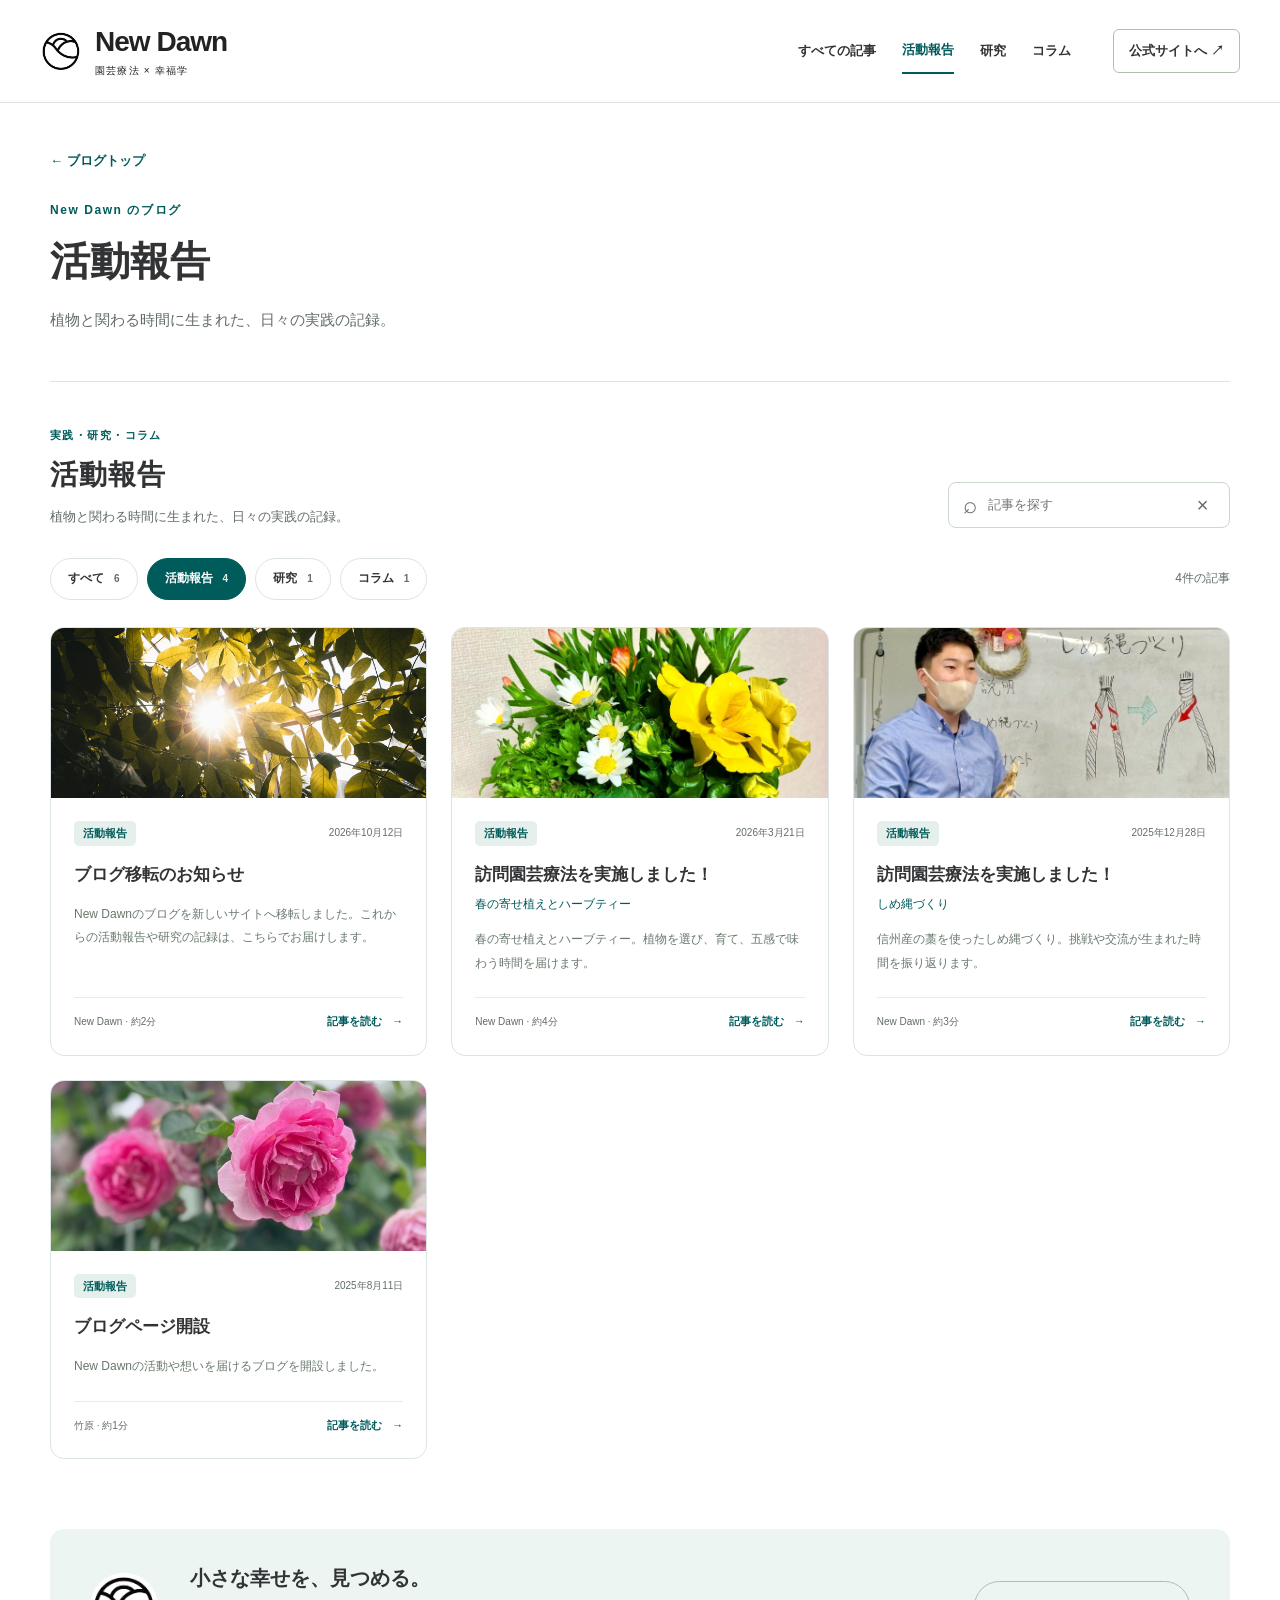
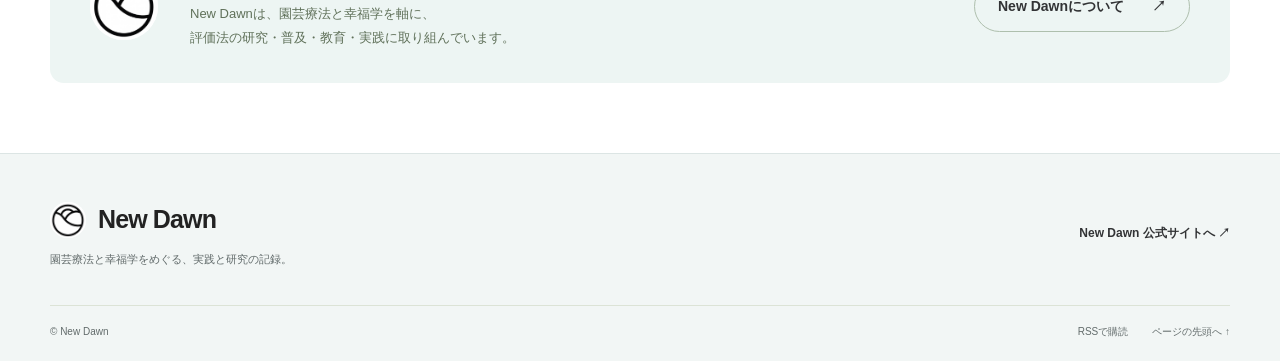
==== commit b305d546: "Publish blog relocation announcement with credited free photograph" ====
--- a/docs/categories/activity/index.html
+++ b/docs/categories/activity/index.html
@@ -2,10 +2,10 @@
 <html lang="ja"><head><meta charset="utf-8"><meta name="viewport" content="width=device-width, initial-scale=1">
 <title>活動報告｜New Dawn</title><meta name="description" content="New Dawnの活動報告の記事一覧です。">
 <meta name="theme-color" content="#005b5b"><meta property="og:type" content="website"><meta property="og:title" content="活動報告｜New Dawn"><meta property="og:description" content="New Dawnの活動報告の記事一覧です。"><meta property="og:locale" content="ja_JP"><meta property="og:site_name" content="New Dawn ブログ">
-<link rel="canonical" href="https://engeishokubutu365-crypto.github.io/new-dawn-blog/categories/activity/"><meta property="og:url" content="https://engeishokubutu365-crypto.github.io/new-dawn-blog/categories/activity/"><meta property="og:image" content="https://engeishokubutu365-crypto.github.io/new-dawn-blog/assets/images/spring-planting-and-herbal-tea-01.jpg"><link rel="icon" href="../../assets/brand/favicon.png" type="image/png"><link rel="apple-touch-icon" href="../../assets/brand/logo.png"><link rel="stylesheet" href="../../assets/style.css"><script src="../../assets/app.js" defer></script></head>
+<link rel="canonical" href="https://engeishokubutu365-crypto.github.io/new-dawn-blog/categories/activity/"><meta property="og:url" content="https://engeishokubutu365-crypto.github.io/new-dawn-blog/categories/activity/"><meta property="og:image" content="https://engeishokubutu365-crypto.github.io/new-dawn-blog/assets/images/blog-moved-2026.jpg"><link rel="icon" href="../../assets/brand/favicon.png" type="image/png"><link rel="apple-touch-icon" href="../../assets/brand/logo.png"><link rel="stylesheet" href="../../assets/style-433312f805fb.css"><script src="../../assets/app.js" defer></script></head>
 <body><a class="skip-link" href="#main">本文へ進む</a><header class="site-header"><div class="header-inner">
 <a class="brand" href="../../" aria-label="New Dawn ブログのトップ"><img src="../../assets/brand/logo.png" alt="" width="42" height="42"><span>New Dawn<small>園芸療法 × 幸福学</small></span></a>
 <nav class="main-nav" aria-label="メインナビゲーション"><a href="../../">すべての記事</a><a href="../../categories/activity/" aria-current="page">活動報告</a><a href="../../categories/research/">研究</a><a href="../../categories/column/">コラム</a><a class="official" href="https://www.newdawn-horticultural.com/">公式サイトへ <span aria-hidden="true">↗</span></a></nav>
 </div></header>
-<main id="main"><section class="category-hero wrap"><a class="back-link" href="../../">← ブログトップ</a><p class="eyebrow">New Dawn のブログ</p><h1>活動報告</h1><p>植物と関わる時間に生まれた、日々の実践の記録。</p></section><section class="article-section wrap" id="articles"><div class="section-heading"><div><p class="eyebrow">実践・研究・コラム</p><h2>活動報告</h2><p>植物と関わる時間に生まれた、日々の実践の記録。</p></div><form class="search-form" role="search"><label for="article-search" class="sr-only">表示中の記事を検索</label><span aria-hidden="true">⌕</span><input id="article-search" type="search" placeholder="記事を探す" autocomplete="off"><button type="reset" aria-label="検索をクリア">×</button></form></div><div class="article-toolbar"><nav class="filters" aria-label="記事のカテゴリ"><a href="../../#articles" class="filter">すべて <span>5</span></a><a href="../../categories/activity/" class="filter selected" aria-current="page">活動報告 <span>3</span></a><a href="../../categories/research/" class="filter">研究 <span>1</span></a><a href="../../categories/column/" class="filter">コラム <span>1</span></a></nav><span class="result-count" role="status" aria-live="polite">3件の記事</span></div><div class="card-grid"><article class="post-card " data-search="訪問園芸療法を実施しました！ 春の寄せ植えとハーブティー。植物を選び、育て、五感で味わう時間を届けます。 春の寄せ植えとハーブティー 活動報告"><a class="card-visual plant photo" href="../../posts/spring-planting-and-herbal-tea/" tabindex="-1" aria-hidden="true"><img src="../../assets/images/spring-planting-and-herbal-tea-01.jpg" alt="" width="600" height="360" loading="lazy"></a><div class="card-body"><div class="card-meta"><a class="pill activity" href="../../categories/activity/">活動報告</a><time datetime="2026-03-21">2026年3月21日</time></div><h3><a href="../../posts/spring-planting-and-herbal-tea/">訪問園芸療法を実施しました！</a></h3><p class="card-subtitle">春の寄せ植えとハーブティー</p><p class="card-description">春の寄せ植えとハーブティー。植物を選び、育て、五感で味わう時間を届けます。</p><div class="card-bottom"><span>New Dawn · 約4分</span><a class="read-link" href="../../posts/spring-planting-and-herbal-tea/" aria-label="訪問園芸療法を実施しました！を読む">記事を読む <span aria-hidden="true">→</span></a></div></div></article><article class="post-card " data-search="訪問園芸療法を実施しました！ 信州産の藁を使ったしめ縄づくり。挑戦や交流が生まれた時間を振り返ります。 しめ縄づくり 活動報告"><a class="card-visual plant photo" href="../../posts/shimenawa-workshop/" tabindex="-1" aria-hidden="true"><img src="../../assets/images/shimenawa-workshop-01.jpg" alt="" width="600" height="360" loading="lazy"></a><div class="card-body"><div class="card-meta"><a class="pill activity" href="../../categories/activity/">活動報告</a><time datetime="2025-12-28">2025年12月28日</time></div><h3><a href="../../posts/shimenawa-workshop/">訪問園芸療法を実施しました！</a></h3><p class="card-subtitle">しめ縄づくり</p><p class="card-description">信州産の藁を使ったしめ縄づくり。挑戦や交流が生まれた時間を振り返ります。</p><div class="card-bottom"><span>New Dawn · 約3分</span><a class="read-link" href="../../posts/shimenawa-workshop/" aria-label="訪問園芸療法を実施しました！を読む">記事を読む <span aria-hidden="true">→</span></a></div></div></article><article class="post-card " data-search="ブログページ開設 New Dawnの活動や想いを届けるブログを開設しました。  活動報告"><a class="card-visual plant photo" href="../../posts/blog-opening/" tabindex="-1" aria-hidden="true"><img src="../../assets/images/blog-opening-01.jpg" alt="" width="600" height="360" loading="lazy"></a><div class="card-body"><div class="card-meta"><a class="pill activity" href="../../categories/activity/">活動報告</a><time datetime="2025-08-11">2025年8月11日</time></div><h3><a href="../../posts/blog-opening/">ブログページ開設</a></h3><p class="card-description">New Dawnの活動や想いを届けるブログを開設しました。</p><div class="card-bottom"><span>竹原 · 約1分</span><a class="read-link" href="../../posts/blog-opening/" aria-label="ブログページ開設を読む">記事を読む <span aria-hidden="true">→</span></a></div></div></article></div><p class="empty-state" hidden>一致する記事がありません。別の言葉で検索してください。</p></section><section class="about-strip wrap"><img class="about-logo" src="../../assets/brand/logo.png" alt="" width="68" height="68"><div><h2>小さな幸せを、見つめる。</h2><p>New Dawnは、園芸療法と幸福学を軸に、<br class="desktop-break">評価法の研究・普及・教育・実践に取り組んでいます。</p></div><a href="https://www.newdawn-horticultural.com/" class="button secondary">New Dawnについて <span aria-hidden="true">↗</span></a></section></main>
+<main id="main"><section class="category-hero wrap"><a class="back-link" href="../../">← ブログトップ</a><p class="eyebrow">New Dawn のブログ</p><h1>活動報告</h1><p>植物と関わる時間に生まれた、日々の実践の記録。</p></section><section class="article-section wrap" id="articles"><div class="section-heading"><div><p class="eyebrow">実践・研究・コラム</p><h2>活動報告</h2><p>植物と関わる時間に生まれた、日々の実践の記録。</p></div><form class="search-form" role="search"><label for="article-search" class="sr-only">表示中の記事を検索</label><span aria-hidden="true">⌕</span><input id="article-search" type="search" placeholder="記事を探す" autocomplete="off"><button type="reset" aria-label="検索をクリア">×</button></form></div><div class="article-toolbar"><nav class="filters" aria-label="記事のカテゴリ"><a href="../../#articles" class="filter">すべて <span>6</span></a><a href="../../categories/activity/" class="filter selected" aria-current="page">活動報告 <span>4</span></a><a href="../../categories/research/" class="filter">研究 <span>1</span></a><a href="../../categories/column/" class="filter">コラム <span>1</span></a></nav><span class="result-count" role="status" aria-live="polite">4件の記事</span></div><div class="card-grid"><article class="post-card " data-search="ブログ移転のお知らせ New Dawnのブログを新しいサイトへ移転しました。これからの活動報告や研究の記録は、こちらでお届けします。  活動報告"><a class="card-visual plant photo" href="../../posts/blog-moved/" tabindex="-1" aria-hidden="true"><img src="../../assets/images/blog-moved-2026.jpg" alt="" width="600" height="360" loading="lazy"></a><div class="card-body"><div class="card-meta"><a class="pill activity" href="../../categories/activity/">活動報告</a><time datetime="2026-10-12">2026年10月12日</time></div><h3><a href="../../posts/blog-moved/">ブログ移転のお知らせ</a></h3><p class="card-description">New Dawnのブログを新しいサイトへ移転しました。これからの活動報告や研究の記録は、こちらでお届けします。</p><div class="card-bottom"><span>New Dawn · 約2分</span><a class="read-link" href="../../posts/blog-moved/" aria-label="ブログ移転のお知らせを読む">記事を読む <span aria-hidden="true">→</span></a></div></div></article><article class="post-card " data-search="訪問園芸療法を実施しました！ 春の寄せ植えとハーブティー。植物を選び、育て、五感で味わう時間を届けます。 春の寄せ植えとハーブティー 活動報告"><a class="card-visual plant photo" href="../../posts/spring-planting-and-herbal-tea/" tabindex="-1" aria-hidden="true"><img src="../../assets/images/spring-planting-and-herbal-tea-01.jpg" alt="" width="600" height="360" loading="lazy"></a><div class="card-body"><div class="card-meta"><a class="pill activity" href="../../categories/activity/">活動報告</a><time datetime="2026-03-21">2026年3月21日</time></div><h3><a href="../../posts/spring-planting-and-herbal-tea/">訪問園芸療法を実施しました！</a></h3><p class="card-subtitle">春の寄せ植えとハーブティー</p><p class="card-description">春の寄せ植えとハーブティー。植物を選び、育て、五感で味わう時間を届けます。</p><div class="card-bottom"><span>New Dawn · 約4分</span><a class="read-link" href="../../posts/spring-planting-and-herbal-tea/" aria-label="訪問園芸療法を実施しました！を読む">記事を読む <span aria-hidden="true">→</span></a></div></div></article><article class="post-card " data-search="訪問園芸療法を実施しました！ 信州産の藁を使ったしめ縄づくり。挑戦や交流が生まれた時間を振り返ります。 しめ縄づくり 活動報告"><a class="card-visual plant photo" href="../../posts/shimenawa-workshop/" tabindex="-1" aria-hidden="true"><img src="../../assets/images/shimenawa-workshop-01.jpg" alt="" width="600" height="360" loading="lazy"></a><div class="card-body"><div class="card-meta"><a class="pill activity" href="../../categories/activity/">活動報告</a><time datetime="2025-12-28">2025年12月28日</time></div><h3><a href="../../posts/shimenawa-workshop/">訪問園芸療法を実施しました！</a></h3><p class="card-subtitle">しめ縄づくり</p><p class="card-description">信州産の藁を使ったしめ縄づくり。挑戦や交流が生まれた時間を振り返ります。</p><div class="card-bottom"><span>New Dawn · 約3分</span><a class="read-link" href="../../posts/shimenawa-workshop/" aria-label="訪問園芸療法を実施しました！を読む">記事を読む <span aria-hidden="true">→</span></a></div></div></article><article class="post-card " data-search="ブログページ開設 New Dawnの活動や想いを届けるブログを開設しました。  活動報告"><a class="card-visual plant photo" href="../../posts/blog-opening/" tabindex="-1" aria-hidden="true"><img src="../../assets/images/blog-opening-01.jpg" alt="" width="600" height="360" loading="lazy"></a><div class="card-body"><div class="card-meta"><a class="pill activity" href="../../categories/activity/">活動報告</a><time datetime="2025-08-11">2025年8月11日</time></div><h3><a href="../../posts/blog-opening/">ブログページ開設</a></h3><p class="card-description">New Dawnの活動や想いを届けるブログを開設しました。</p><div class="card-bottom"><span>竹原 · 約1分</span><a class="read-link" href="../../posts/blog-opening/" aria-label="ブログページ開設を読む">記事を読む <span aria-hidden="true">→</span></a></div></div></article></div><p class="empty-state" hidden>一致する記事がありません。別の言葉で検索してください。</p></section><section class="about-strip wrap"><img class="about-logo" src="../../assets/brand/logo.png" alt="" width="68" height="68"><div><h2>小さな幸せを、見つめる。</h2><p>New Dawnは、園芸療法と幸福学を軸に、<br class="desktop-break">評価法の研究・普及・教育・実践に取り組んでいます。</p></div><a href="https://www.newdawn-horticultural.com/" class="button secondary">New Dawnについて <span aria-hidden="true">↗</span></a></section></main>
 <footer class="site-footer"><div class="footer-inner"><div><a class="footer-brand" href="../../"><img src="../../assets/brand/logo.png" alt="" width="36" height="36">New Dawn</a><p>園芸療法と幸福学をめぐる、実践と研究の記録。</p></div><a href="https://www.newdawn-horticultural.com/" class="footer-link">New Dawn 公式サイトへ <span aria-hidden="true">↗</span></a></div><div class="footer-bottom"><span>© New Dawn</span><a href="../../feed.xml">RSSで購読</a><a href="#">ページの先頭へ ↑</a></div></footer></body></html>
--- a/docs/assets/style-433312f805fb.css
+++ b/docs/assets/style-433312f805fb.css
@@ -0,0 +1,13 @@
+:root{--green:#005b5b;--deep:#004545;--ink:#323335;--muted:#626b6b;--line:#dce5e4;--paper:#fff;--wash:#edf5f3;--white:#fff;--sage:#c6d9b5;--radius:20px}
+*{box-sizing:border-box}html{scroll-behavior:smooth;scroll-padding-top:28px}body{margin:0;background:var(--paper);color:var(--ink);font-family:"Noto Sans JP",-apple-system,BlinkMacSystemFont,"Hiragino Kaku Gothic ProN","Hiragino Sans","Noto Sans JP","Yu Gothic",Meiryo,sans-serif;font-size:16px;line-height:1.8;-webkit-font-smoothing:antialiased}a{color:inherit;text-decoration:none}button,input{font:inherit}button,a,input,summary{-webkit-tap-highlight-color:transparent}a:focus-visible,button:focus-visible,input:focus-visible,summary:focus-visible{outline:3px solid #8a681e;outline-offset:5px}img{display:block;max-width:100%;height:auto}button{cursor:pointer}h1,h2,h3,p{margin:0}h1,h2,h3{line-height:1.55;overflow-wrap:anywhere}p{overflow-wrap:anywhere}[hidden]{display:none!important}.wrap{width:min(1180px,calc(100% - 80px));margin-inline:auto}.sr-only{position:absolute;width:1px;height:1px;padding:0;margin:-1px;overflow:hidden;clip:rect(0,0,0,0);white-space:nowrap;border:0}.skip-link{position:absolute;top:8px;left:8px;padding:12px 20px;background:white;transform:translateY(-180%);z-index:20}.skip-link:focus{transform:translateY(0)}.preview-notice{text-align:center;background:#e5eddf;padding:5px 20px;font-size:12px;letter-spacing:.04em;color:#436041}.preview-notice span{margin-left:14px;color:#61705f}.site-header{background:var(--paper);border-bottom:1px solid var(--line)}.header-inner{max-width:1280px;margin:auto;min-height:102px;padding:16px 40px;display:flex;justify-content:space-between;align-items:center;gap:32px}.brand{display:flex;align-items:center;gap:13px;flex-shrink:0}.brand span{font-size:28px;font-weight:650;letter-spacing:-.055em;line-height:1.25}.brand small{display:block;font-size:10px;font-weight:500;letter-spacing:.12em;margin-top:6px}.main-nav{display:flex;align-items:center;gap:26px;font-size:13px;font-weight:600}.main-nav>a{padding:10px 0;white-space:nowrap}.main-nav>a[aria-current=page]{color:var(--green);border-bottom:2px solid var(--green)}.main-nav .official{margin-left:16px;border:1px solid #afc2b0;border-radius:6px;padding:9px 15px}.hero{display:grid;grid-template-columns:1.16fr 1fr;gap:70px;align-items:center;padding:64px 0 72px}.eyebrow{color:var(--green);font-size:12px;font-weight:600;letter-spacing:.13em;margin-bottom:16px}.tiny-leaf{display:inline-block;width:14px;height:9px;margin-right:8px;border-radius:10px 0 10px 0;background:var(--green);transform:rotate(-30deg)}.hero h1{font-size:clamp(30px,3.2vw,43px);font-weight:650;letter-spacing:.015em;line-height:1.65}.hero h1 span{color:#637b5b}.hero-description{font-size:15px;line-height:2;margin-top:22px;color:#566a5c}.button{display:inline-flex;align-items:center;justify-content:center;gap:28px;padding:12px 23px;border-radius:8px;font-size:14px;font-weight:600;min-height:48px}.primary{background:var(--green);color:white}.primary:hover{background:var(--deep)}.secondary{border:1px solid #aebfad;background:transparent;white-space:nowrap}.secondary:hover{background:#e0e8da}.hero .button{margin-top:29px}.featured{border:1px solid #d3dece;border-radius:var(--radius);overflow:hidden;background:#f4f6ef;display:block;box-shadow:0 12px 36px rgba(40,72,50,.035)}.featured:hover .featured-link{gap:27px}.featured-art{background:#e8efdf;padding:0 20px}.featured-art img{height:235px;width:100%;object-fit:contain}.featured-copy{padding:23px 30px 25px}.featured-meta{display:flex;justify-content:space-between;align-items:center;color:var(--muted);font-size:12px}.featured-meta>span{color:var(--green);font-weight:650}.featured h2{font-size:23px;font-weight:650;margin:13px 0 16px;line-height:1.6}.featured-link{display:flex;align-items:center;gap:20px;color:var(--green);font-size:13px;font-weight:650;transition:gap .2s}.article-section{padding:44px 0 70px;border-top:1px solid var(--line);scroll-margin-top:24px}.section-heading{display:flex;justify-content:space-between;align-items:flex-end;gap:24px}.section-heading .eyebrow{margin-bottom:7px;font-size:11px}.section-heading h2{font-size:28px;letter-spacing:.035em}.section-heading p:not(.eyebrow){font-size:13px;color:var(--muted);margin-top:8px}.search-form{display:flex;align-items:center;gap:9px;padding:0 14px;border:1px solid #cbd8cb;border-radius:8px;background:#fff;max-width:290px;height:46px}.search-form>span{font-size:24px;color:var(--muted)}.search-form input{border:0;background:transparent;outline:none;min-width:0;width:195px;font-size:13px;color:var(--ink)}.search-form input:focus-visible{outline:none}.search-form:focus-within{outline:3px solid #8a681e;outline-offset:3px}.search-form button{border:0;background:transparent;color:var(--muted);font-size:20px;width:25px;height:40px}.article-toolbar{display:flex;justify-content:space-between;gap:16px;align-items:center;margin:30px 0 27px}.filters{display:flex;gap:9px;flex-wrap:wrap}.filter{display:flex;gap:10px;align-items:center;min-height:42px;border:1px solid var(--line);border-radius:30px;padding:7px 17px;font-size:12px;font-weight:600;background:white;white-space:nowrap}.filter span{font-size:10px;color:var(--muted)}.filter.selected{background:var(--green);border-color:var(--green);color:white}.filter.selected span{color:#e2edde}.filter:hover:not(.selected){background:var(--wash)}.result-count{font-size:12px;white-space:nowrap;color:var(--muted)}.card-grid{display:grid;grid-template-columns:repeat(3,minmax(0,1fr));gap:24px}.post-card{background:white;border:1px solid var(--line);border-radius:14px;overflow:hidden;display:flex;flex-direction:column}.card-visual{height:170px;display:flex;align-items:center;justify-content:center;overflow:hidden}.card-visual.plant{background:#e8efdf}.card-visual.research{background:#e8eee8}.card-visual.story{background:#f1ecdf}.card-visual img{width:100%;height:100%;object-fit:contain;transition:transform .3s}.post-card:hover .card-visual img{transform:scale(1.035)}.card-body{padding:23px;display:flex;flex-direction:column;flex:1}.card-meta{display:flex;gap:10px;align-items:center;justify-content:space-between;margin-bottom:15px}.pill{display:inline-block;font-size:11px;line-height:1.7;font-weight:600;background:#edf3e7;color:#315c39;border-radius:5px;padding:3px 9px;white-space:nowrap}.pill.research{background:#e8f0eb;color:#326150}.pill.column{background:#f3eddf;color:#6d5c35}.card-meta time{font-size:10px;color:var(--muted);white-space:nowrap}.card-body h3{font-size:17px;font-weight:650;line-height:1.7}.card-body h3 a:hover{text-decoration:underline;text-decoration-thickness:1px;text-underline-offset:5px}.card-subtitle{color:var(--green);font-size:12px;margin-top:4px}.card-description{font-size:12px;line-height:1.95;color:#69796d;margin-top:13px;margin-bottom:22px}.card-bottom{margin-top:auto;display:flex;justify-content:space-between;align-items:center;gap:10px;border-top:1px solid #e8ece5;padding-top:14px}.card-bottom>span{font-size:10px;color:var(--muted)}.read-link{font-size:11px;font-weight:650;color:var(--green);white-space:nowrap}.read-link span{margin-left:7px}.empty-state{padding:70px 20px;text-align:center;color:var(--muted)}.about-strip{background:#eaf0e2;border-radius:14px;display:flex;align-items:center;gap:32px;padding:34px 40px;margin-bottom:70px}.about-mark{font-size:60px;line-height:1;font-weight:300;color:#507245;letter-spacing:-.08em}.about-mark span{display:block;font-size:14px;letter-spacing:-.03em;margin-top:4px}.about-strip h2{font-size:20px;margin-bottom:8px;font-weight:600}.about-strip p{font-size:13px;color:#60715a}.about-strip .button{margin-left:auto}.site-footer{background:#f0f3eb;border-top:1px solid var(--line);padding:43px 40px 20px}.footer-inner,.footer-bottom{max-width:1180px;margin:auto;display:flex;justify-content:space-between;align-items:center;gap:24px}.footer-brand{font-size:25px;letter-spacing:-.035em;font-weight:650}.footer-inner p{font-size:11px;color:var(--muted);margin-top:8px}.footer-link{font-size:12px;font-weight:600}.footer-bottom{margin-top:35px;padding-top:17px;border-top:1px solid #dce3d6;font-size:10px;color:var(--muted)}.footer-bottom>span{margin-right:auto}.category-hero{padding:43px 0 48px}.category-hero h1{font-size:40px;font-weight:600;margin-bottom:14px}.category-hero>.eyebrow{margin-top:25px;margin-bottom:9px}.category-hero>p:last-of-type{color:var(--muted);font-size:15px}.back-link{color:var(--green);font-size:13px;font-weight:600}.article-shell{max-width:1030px;padding-top:30px}.breadcrumbs{display:flex;gap:13px;font-size:12px;color:var(--muted);margin-bottom:40px}.breadcrumbs a:hover{text-decoration:underline}.article{max-width:740px;margin:0 auto}.article-header{padding-bottom:30px;border-bottom:1px solid var(--line)}.article-category{margin-bottom:16px}.article-header h1{font-size:clamp(25px,3.1vw,36px);line-height:1.6;font-weight:650;letter-spacing:.025em}.article-description{color:var(--muted);font-size:15px;line-height:1.95;margin-top:19px}.article-meta{display:flex;flex-wrap:wrap;gap:18px;font-size:12px;color:var(--muted);margin-top:23px}.toc{background:#f0f4eb;border:1px solid #d9e3d3;border-radius:10px;padding:20px 25px;margin:35px 0 0}.toc summary{cursor:pointer;font-size:14px;font-weight:600}.toc ol{margin:16px 0 2px;padding-left:25px;font-size:13px;line-height:2}.toc a:hover{text-decoration:underline;text-underline-offset:4px}.article-body{font-size:17px;line-height:2.05;padding-top:18px;overflow-wrap:anywhere}.article-body p{margin:24px 0}.article-body h2{font-size:24px;font-weight:650;line-height:1.7;margin:48px 0 22px;padding:0 0 12px;border-bottom:1px solid var(--line);scroll-margin-top:30px}.article-body h3{font-size:20px;font-weight:650;margin:33px 0 18px;line-height:1.7;scroll-margin-top:30px}.article-body ul,.article-body ol{padding-left:1.6em;margin:24px 0}.article-body li{padding-left:.35em;margin:8px 0}.article-body a{color:var(--green);text-decoration:underline;text-underline-offset:4px;overflow-wrap:anywhere}.article-body strong{font-weight:650;background:linear-gradient(transparent 62%,#e5eedc 62%)}.source-note{border-left:3px solid #b6c9a8;background:#f0f3eb;padding:16px 21px;margin-top:45px;font-size:12px;color:var(--muted)}.source-note a{color:var(--green);text-decoration:underline;text-underline-offset:4px}.source-note p{margin-bottom:5px}.article-actions{border-top:1px solid var(--line);padding:25px 0;margin:32px 0 25px;display:flex;gap:20px;align-items:center;flex-wrap:wrap}.copy-url{margin-left:auto;padding:9px 14px;font-size:12px;border:1px solid #c8d6c3;border-radius:6px;background:white;color:var(--green);min-height:44px}.copy-status{font-size:12px;color:var(--muted)}.related{padding:35px 0 75px;max-width:860px}.related h2{font-size:22px;margin-bottom:25px}.related .card-grid{grid-template-columns:repeat(2,minmax(0,1fr))}
+@media(min-width:1400px){.hero{padding-top:78px;padding-bottom:84px}.featured-art img{height:255px}}
+@media(max-width:1024px){.wrap{width:calc(100% - 48px)}.header-inner{padding:18px 24px;gap:24px}.main-nav{gap:17px;font-size:12px}.main-nav .official{margin-left:0;padding:8px 10px}.brand span{font-size:25px}.brand img{width:35px}.hero{gap:35px;padding-top:45px}.hero h1{font-size:30px}.hero-description{font-size:13px}.featured-copy{padding:20px 24px}.featured-art img{height:215px}.featured h2{font-size:21px}.card-grid{gap:18px}.card-body{padding:19px}.card-meta{gap:7px;flex-wrap:wrap;justify-content:flex-start}.card-body h3{font-size:16px}.card-bottom{flex-wrap:wrap}.about-strip{padding:28px;gap:25px}}
+@media(max-width:760px){.wrap{width:calc(100% - 36px)}.header-inner{padding:18px 18px 0;display:block;min-height:auto}.brand{gap:10px;width:fit-content}.brand span{font-size:25px}.brand small{font-size:9px;margin-top:3px}.brand img{width:35px;height:35px}.main-nav{gap:22px;overflow-x:auto;padding:13px 0 0;margin-top:9px;scrollbar-width:none;min-width:0;font-size:12px}.main-nav::-webkit-scrollbar{display:none}.main-nav>a{padding:11px 0 13px}.main-nav .official{margin-left:auto;border:0;border-radius:0;padding:11px 0 13px}.preview-notice{font-size:10px;padding:5px 8px}.preview-notice span{margin-left:6px}.hero{grid-template-columns:1fr;gap:32px;padding:35px 0 38px}.hero h1{font-size:clamp(25px,6.35vw,34px);line-height:1.7;letter-spacing:0}.eyebrow{font-size:11px;margin-bottom:12px}.hero-description{font-size:13px;line-height:1.9;margin-top:17px}.hero .button{margin-top:20px;padding:11px 20px;font-size:13px;min-height:45px}.featured{display:grid;grid-template-columns:42% 58%;border-radius:13px}.featured-art{padding:5px 0;display:flex;align-items:center}.featured-art img{height:auto;min-height:155px}.featured-copy{padding:17px 17px 18px}.featured-meta{font-size:10px;display:block}.featured-meta time{display:block;font-size:9px;margin-top:3px}.featured h2{font-size:16px;margin:9px 0 11px}.featured-link{font-size:10px;gap:9px}.article-section{padding-top:28px;padding-bottom:37px}.section-heading{display:block}.section-heading h2{font-size:24px}.section-heading p:not(.eyebrow){font-size:12px}.search-form{margin-top:20px;max-width:none;width:100%;height:45px}.search-form input{width:100%;font-size:13px}.article-toolbar{display:block;margin:20px 0}.filters{gap:7px}.filter{font-size:11px;padding:7px 12px;gap:6px;min-height:40px}.result-count{display:block;margin-top:13px;font-size:11px}.card-grid{grid-template-columns:1fr;gap:18px}.post-card{border-radius:12px}.card-visual{height:185px}.card-body{padding:20px}.card-meta{justify-content:space-between;flex-wrap:nowrap;margin-bottom:11px}.card-meta time{font-size:10px}.card-body h3{font-size:18px;line-height:1.65}.card-subtitle{font-size:12px}.card-description{font-size:13px;margin-bottom:18px}.card-bottom{flex-wrap:nowrap}.card-bottom>span{font-size:11px}.read-link{font-size:12px;min-height:35px;display:flex;align-items:center}.about-strip{display:block;padding:27px 25px;margin-bottom:37px}.about-mark{display:none}.about-strip h2{font-size:19px}.about-strip p{font-size:12px}.about-strip .button{margin-top:19px;padding:10px 18px;min-height:44px;font-size:12px}.site-footer{padding:29px 18px 18px}.footer-inner{display:block}.footer-inner p{font-size:10px}.footer-link{display:inline-block;margin-top:17px;font-size:11px}.footer-bottom{gap:15px;font-size:9px;margin-top:24px;flex-wrap:wrap}.footer-bottom>span{width:100%;margin-right:0}.category-hero{padding:30px 0 32px}.category-hero h1{font-size:30px}.category-hero>p:last-of-type{font-size:13px}.article-shell{padding-top:20px}.breadcrumbs{font-size:11px;margin-bottom:26px;gap:10px}.article-header h1{font-size:26px;line-height:1.65}.article-category{margin-bottom:13px}.article-description{font-size:14px;margin-top:16px}.article-meta{gap:13px;font-size:11px;margin-top:20px}.article-header{padding-bottom:25px}.toc{padding:18px 20px;margin-top:26px}.toc ol{font-size:12px;padding-left:21px}.article-body{font-size:16px;line-height:2;padding-top:12px}.article-body p{margin:22px 0}.article-body h2{font-size:21px;margin:35px 0 20px;padding-bottom:11px}.article-body h3{font-size:18px;line-height:1.8;margin-top:30px}.article-body ul,.article-body ol{padding-left:1.4em}.source-note{padding:14px 16px;font-size:11px;margin-top:32px}.article-actions{gap:16px;padding:20px 0}.copy-url{font-size:11px}.related{padding-top:12px;padding-bottom:40px}.related h2{font-size:20px}.related .card-grid{grid-template-columns:1fr}.desktop-break{display:none}}
+@media(max-width:360px){.wrap{width:calc(100% - 28px)}.hero h1{font-size:23px}.main-nav{gap:19px}.filter{padding-inline:9px}.preview-notice span{display:none}.featured-copy{padding-inline:13px}.featured h2{font-size:14px}.article-header h1{font-size:23px}}
+@media(prefers-reduced-motion:reduce){html{scroll-behavior:auto}*,*::before,*::after{transition:none!important;animation:none!important}}
+.article-photo{margin:30px 0;break-inside:avoid}.article-photo img{width:100%;height:auto;border-radius:10px;border:1px solid var(--line)}.card-visual.photo img{object-fit:cover}.featured-art.photo{padding:0}.featured-art.photo img{object-fit:cover}.featured-art.photo{overflow:hidden}@media(max-width:760px){.featured-art.photo{height:100%;min-height:155px}.featured-art.photo img{height:100%;min-height:180px;object-fit:cover}.article-photo{margin:24px 0}.article-photo img{border-radius:8px}}
+@media print{.site-header,.site-footer,.preview-notice,.related,.article-actions,.toc,.breadcrumbs,.source-note,.skip-link{display:none}body{background:white;color:#000}.wrap,.article{width:100%;max-width:none}.article-body{font-size:11pt;line-height:1.8}.article-body h2{break-after:avoid}.article-header h1{font-size:20pt}}
+
+/* New Dawn brand: the same logo, forest image and teal as the official website. */
+.brand-hero{background:linear-gradient(90deg,rgba(0,48,48,.83),rgba(0,67,67,.65)),url("brand/forest.jpg") center 43%/cover no-repeat}.brand-hero .hero{padding-top:52px;padding-bottom:52px;gap:70px}.brand-hero .hero-copy{color:#fff}.brand-hero .eyebrow{color:#e4f0ed;font-size:12px;letter-spacing:.025em}.brand-hero h1{font-size:48px;line-height:1.5;letter-spacing:-.02em;font-weight:700}.brand-hero h1 span{font-size:28px;color:white;font-weight:500;letter-spacing:.04em}.brand-hero .hero-description{color:#f0f6f4;font-size:14px}.brand-hero .primary{background:#fff;color:#323335;border-radius:30px}.brand-hero .primary:hover{background:#edf5f3}.brand-hero .featured{background:#fff;border-color:rgba(255,255,255,.6);box-shadow:0 12px 35px rgba(0,0,0,.1)}.brand{color:#222}.brand img{object-fit:contain}.brand span{letter-spacing:-.035em}.button{border-radius:30px}.footer-brand{display:flex;align-items:center;gap:12px;color:#222}.footer-brand img,.about-logo{object-fit:contain;border-radius:50%;background:#fff}.about-strip{background:#edf5f3}.site-footer{background:#f2f6f5}.hero h1 span{color:var(--green)}.brand-hero .hero h1 span{color:#fff}.article-category .pill,.pill.activity{background:#e5f0ec;color:var(--green)}.pill.research{background:#e3eeee;color:var(--green)}.pill.column{background:#f4eedf;color:#6d5c35}
+@media(max-width:760px){.brand-hero .hero{padding-top:32px;padding-bottom:30px;gap:27px}.brand-hero{background-position:center 45%}.brand-hero h1{font-size:37px}.brand-hero h1 span{font-size:22px}.brand-hero .hero-description{font-size:12px}.brand-hero .eyebrow{font-size:10px}.about-logo{margin-bottom:15px;width:52px;height:52px}}
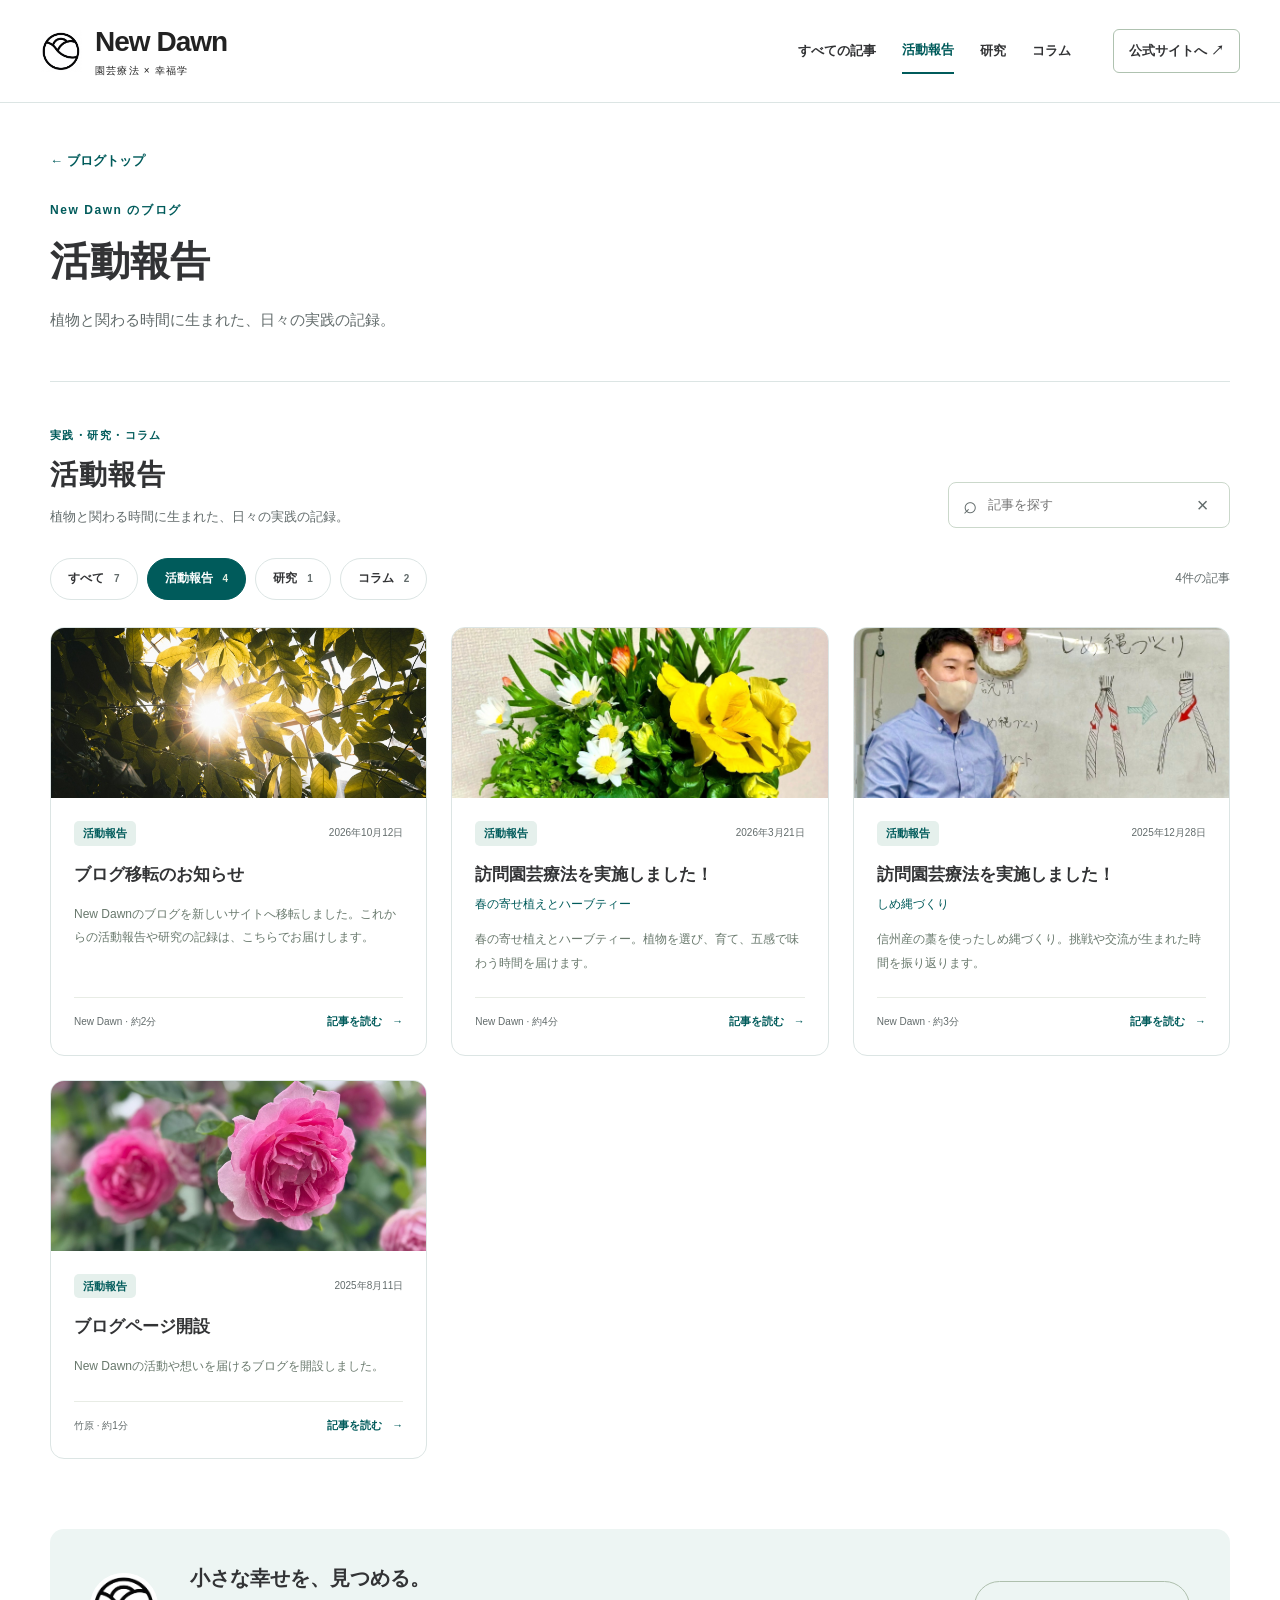
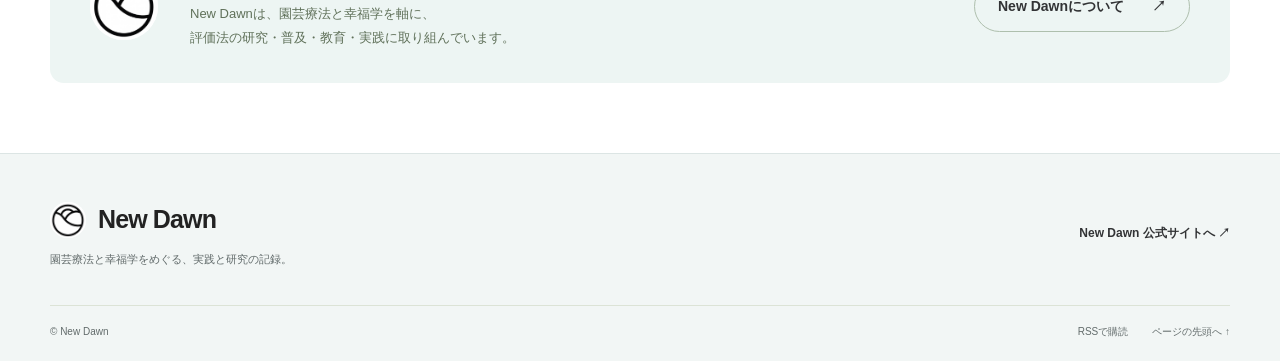
==== commit e0d64f6a: "Publish plant knowledge essay with verified references and two nature photographs" ====
--- a/docs/categories/activity/index.html
+++ b/docs/categories/activity/index.html
@@ -7,5 +7,5 @@
 <a class="brand" href="../../" aria-label="New Dawn ブログのトップ"><img src="../../assets/brand/logo.png" alt="" width="42" height="42"><span>New Dawn<small>園芸療法 × 幸福学</small></span></a>
 <nav class="main-nav" aria-label="メインナビゲーション"><a href="../../">すべての記事</a><a href="../../categories/activity/" aria-current="page">活動報告</a><a href="../../categories/research/">研究</a><a href="../../categories/column/">コラム</a><a class="official" href="https://www.newdawn-horticultural.com/">公式サイトへ <span aria-hidden="true">↗</span></a></nav>
 </div></header>
-<main id="main"><section class="category-hero wrap"><a class="back-link" href="../../">← ブログトップ</a><p class="eyebrow">New Dawn のブログ</p><h1>活動報告</h1><p>植物と関わる時間に生まれた、日々の実践の記録。</p></section><section class="article-section wrap" id="articles"><div class="section-heading"><div><p class="eyebrow">実践・研究・コラム</p><h2>活動報告</h2><p>植物と関わる時間に生まれた、日々の実践の記録。</p></div><form class="search-form" role="search"><label for="article-search" class="sr-only">表示中の記事を検索</label><span aria-hidden="true">⌕</span><input id="article-search" type="search" placeholder="記事を探す" autocomplete="off"><button type="reset" aria-label="検索をクリア">×</button></form></div><div class="article-toolbar"><nav class="filters" aria-label="記事のカテゴリ"><a href="../../#articles" class="filter">すべて <span>6</span></a><a href="../../categories/activity/" class="filter selected" aria-current="page">活動報告 <span>4</span></a><a href="../../categories/research/" class="filter">研究 <span>1</span></a><a href="../../categories/column/" class="filter">コラム <span>1</span></a></nav><span class="result-count" role="status" aria-live="polite">4件の記事</span></div><div class="card-grid"><article class="post-card " data-search="ブログ移転のお知らせ New Dawnのブログを新しいサイトへ移転しました。これからの活動報告や研究の記録は、こちらでお届けします。  活動報告"><a class="card-visual plant photo" href="../../posts/blog-moved/" tabindex="-1" aria-hidden="true"><img src="../../assets/images/blog-moved-2026.jpg" alt="" width="600" height="360" loading="lazy"></a><div class="card-body"><div class="card-meta"><a class="pill activity" href="../../categories/activity/">活動報告</a><time datetime="2026-10-12">2026年10月12日</time></div><h3><a href="../../posts/blog-moved/">ブログ移転のお知らせ</a></h3><p class="card-description">New Dawnのブログを新しいサイトへ移転しました。これからの活動報告や研究の記録は、こちらでお届けします。</p><div class="card-bottom"><span>New Dawn · 約2分</span><a class="read-link" href="../../posts/blog-moved/" aria-label="ブログ移転のお知らせを読む">記事を読む <span aria-hidden="true">→</span></a></div></div></article><article class="post-card " data-search="訪問園芸療法を実施しました！ 春の寄せ植えとハーブティー。植物を選び、育て、五感で味わう時間を届けます。 春の寄せ植えとハーブティー 活動報告"><a class="card-visual plant photo" href="../../posts/spring-planting-and-herbal-tea/" tabindex="-1" aria-hidden="true"><img src="../../assets/images/spring-planting-and-herbal-tea-01.jpg" alt="" width="600" height="360" loading="lazy"></a><div class="card-body"><div class="card-meta"><a class="pill activity" href="../../categories/activity/">活動報告</a><time datetime="2026-03-21">2026年3月21日</time></div><h3><a href="../../posts/spring-planting-and-herbal-tea/">訪問園芸療法を実施しました！</a></h3><p class="card-subtitle">春の寄せ植えとハーブティー</p><p class="card-description">春の寄せ植えとハーブティー。植物を選び、育て、五感で味わう時間を届けます。</p><div class="card-bottom"><span>New Dawn · 約4分</span><a class="read-link" href="../../posts/spring-planting-and-herbal-tea/" aria-label="訪問園芸療法を実施しました！を読む">記事を読む <span aria-hidden="true">→</span></a></div></div></article><article class="post-card " data-search="訪問園芸療法を実施しました！ 信州産の藁を使ったしめ縄づくり。挑戦や交流が生まれた時間を振り返ります。 しめ縄づくり 活動報告"><a class="card-visual plant photo" href="../../posts/shimenawa-workshop/" tabindex="-1" aria-hidden="true"><img src="../../assets/images/shimenawa-workshop-01.jpg" alt="" width="600" height="360" loading="lazy"></a><div class="card-body"><div class="card-meta"><a class="pill activity" href="../../categories/activity/">活動報告</a><time datetime="2025-12-28">2025年12月28日</time></div><h3><a href="../../posts/shimenawa-workshop/">訪問園芸療法を実施しました！</a></h3><p class="card-subtitle">しめ縄づくり</p><p class="card-description">信州産の藁を使ったしめ縄づくり。挑戦や交流が生まれた時間を振り返ります。</p><div class="card-bottom"><span>New Dawn · 約3分</span><a class="read-link" href="../../posts/shimenawa-workshop/" aria-label="訪問園芸療法を実施しました！を読む">記事を読む <span aria-hidden="true">→</span></a></div></div></article><article class="post-card " data-search="ブログページ開設 New Dawnの活動や想いを届けるブログを開設しました。  活動報告"><a class="card-visual plant photo" href="../../posts/blog-opening/" tabindex="-1" aria-hidden="true"><img src="../../assets/images/blog-opening-01.jpg" alt="" width="600" height="360" loading="lazy"></a><div class="card-body"><div class="card-meta"><a class="pill activity" href="../../categories/activity/">活動報告</a><time datetime="2025-08-11">2025年8月11日</time></div><h3><a href="../../posts/blog-opening/">ブログページ開設</a></h3><p class="card-description">New Dawnの活動や想いを届けるブログを開設しました。</p><div class="card-bottom"><span>竹原 · 約1分</span><a class="read-link" href="../../posts/blog-opening/" aria-label="ブログページ開設を読む">記事を読む <span aria-hidden="true">→</span></a></div></div></article></div><p class="empty-state" hidden>一致する記事がありません。別の言葉で検索してください。</p></section><section class="about-strip wrap"><img class="about-logo" src="../../assets/brand/logo.png" alt="" width="68" height="68"><div><h2>小さな幸せを、見つめる。</h2><p>New Dawnは、園芸療法と幸福学を軸に、<br class="desktop-break">評価法の研究・普及・教育・実践に取り組んでいます。</p></div><a href="https://www.newdawn-horticultural.com/" class="button secondary">New Dawnについて <span aria-hidden="true">↗</span></a></section></main>
+<main id="main"><section class="category-hero wrap"><a class="back-link" href="../../">← ブログトップ</a><p class="eyebrow">New Dawn のブログ</p><h1>活動報告</h1><p>植物と関わる時間に生まれた、日々の実践の記録。</p></section><section class="article-section wrap" id="articles"><div class="section-heading"><div><p class="eyebrow">実践・研究・コラム</p><h2>活動報告</h2><p>植物と関わる時間に生まれた、日々の実践の記録。</p></div><form class="search-form" role="search"><label for="article-search" class="sr-only">表示中の記事を検索</label><span aria-hidden="true">⌕</span><input id="article-search" type="search" placeholder="記事を探す" autocomplete="off"><button type="reset" aria-label="検索をクリア">×</button></form></div><div class="article-toolbar"><nav class="filters" aria-label="記事のカテゴリ"><a href="../../#articles" class="filter">すべて <span>7</span></a><a href="../../categories/activity/" class="filter selected" aria-current="page">活動報告 <span>4</span></a><a href="../../categories/research/" class="filter">研究 <span>1</span></a><a href="../../categories/column/" class="filter">コラム <span>2</span></a></nav><span class="result-count" role="status" aria-live="polite">4件の記事</span></div><div class="card-grid"><article class="post-card " data-search="ブログ移転のお知らせ New Dawnのブログを新しいサイトへ移転しました。これからの活動報告や研究の記録は、こちらでお届けします。  活動報告"><a class="card-visual plant photo" href="../../posts/blog-moved/" tabindex="-1" aria-hidden="true"><img src="../../assets/images/blog-moved-2026.jpg" alt="" width="600" height="360" loading="lazy"></a><div class="card-body"><div class="card-meta"><a class="pill activity" href="../../categories/activity/">活動報告</a><time datetime="2026-10-12">2026年10月12日</time></div><h3><a href="../../posts/blog-moved/">ブログ移転のお知らせ</a></h3><p class="card-description">New Dawnのブログを新しいサイトへ移転しました。これからの活動報告や研究の記録は、こちらでお届けします。</p><div class="card-bottom"><span>New Dawn · 約2分</span><a class="read-link" href="../../posts/blog-moved/" aria-label="ブログ移転のお知らせを読む">記事を読む <span aria-hidden="true">→</span></a></div></div></article><article class="post-card " data-search="訪問園芸療法を実施しました！ 春の寄せ植えとハーブティー。植物を選び、育て、五感で味わう時間を届けます。 春の寄せ植えとハーブティー 活動報告"><a class="card-visual plant photo" href="../../posts/spring-planting-and-herbal-tea/" tabindex="-1" aria-hidden="true"><img src="../../assets/images/spring-planting-and-herbal-tea-01.jpg" alt="" width="600" height="360" loading="lazy"></a><div class="card-body"><div class="card-meta"><a class="pill activity" href="../../categories/activity/">活動報告</a><time datetime="2026-03-21">2026年3月21日</time></div><h3><a href="../../posts/spring-planting-and-herbal-tea/">訪問園芸療法を実施しました！</a></h3><p class="card-subtitle">春の寄せ植えとハーブティー</p><p class="card-description">春の寄せ植えとハーブティー。植物を選び、育て、五感で味わう時間を届けます。</p><div class="card-bottom"><span>New Dawn · 約4分</span><a class="read-link" href="../../posts/spring-planting-and-herbal-tea/" aria-label="訪問園芸療法を実施しました！を読む">記事を読む <span aria-hidden="true">→</span></a></div></div></article><article class="post-card " data-search="訪問園芸療法を実施しました！ 信州産の藁を使ったしめ縄づくり。挑戦や交流が生まれた時間を振り返ります。 しめ縄づくり 活動報告"><a class="card-visual plant photo" href="../../posts/shimenawa-workshop/" tabindex="-1" aria-hidden="true"><img src="../../assets/images/shimenawa-workshop-01.jpg" alt="" width="600" height="360" loading="lazy"></a><div class="card-body"><div class="card-meta"><a class="pill activity" href="../../categories/activity/">活動報告</a><time datetime="2025-12-28">2025年12月28日</time></div><h3><a href="../../posts/shimenawa-workshop/">訪問園芸療法を実施しました！</a></h3><p class="card-subtitle">しめ縄づくり</p><p class="card-description">信州産の藁を使ったしめ縄づくり。挑戦や交流が生まれた時間を振り返ります。</p><div class="card-bottom"><span>New Dawn · 約3分</span><a class="read-link" href="../../posts/shimenawa-workshop/" aria-label="訪問園芸療法を実施しました！を読む">記事を読む <span aria-hidden="true">→</span></a></div></div></article><article class="post-card " data-search="ブログページ開設 New Dawnの活動や想いを届けるブログを開設しました。  活動報告"><a class="card-visual plant photo" href="../../posts/blog-opening/" tabindex="-1" aria-hidden="true"><img src="../../assets/images/blog-opening-01.jpg" alt="" width="600" height="360" loading="lazy"></a><div class="card-body"><div class="card-meta"><a class="pill activity" href="../../categories/activity/">活動報告</a><time datetime="2025-08-11">2025年8月11日</time></div><h3><a href="../../posts/blog-opening/">ブログページ開設</a></h3><p class="card-description">New Dawnの活動や想いを届けるブログを開設しました。</p><div class="card-bottom"><span>竹原 · 約1分</span><a class="read-link" href="../../posts/blog-opening/" aria-label="ブログページ開設を読む">記事を読む <span aria-hidden="true">→</span></a></div></div></article></div><p class="empty-state" hidden>一致する記事がありません。別の言葉で検索してください。</p></section><section class="about-strip wrap"><img class="about-logo" src="../../assets/brand/logo.png" alt="" width="68" height="68"><div><h2>小さな幸せを、見つめる。</h2><p>New Dawnは、園芸療法と幸福学を軸に、<br class="desktop-break">評価法の研究・普及・教育・実践に取り組んでいます。</p></div><a href="https://www.newdawn-horticultural.com/" class="button secondary">New Dawnについて <span aria-hidden="true">↗</span></a></section></main>
 <footer class="site-footer"><div class="footer-inner"><div><a class="footer-brand" href="../../"><img src="../../assets/brand/logo.png" alt="" width="36" height="36">New Dawn</a><p>園芸療法と幸福学をめぐる、実践と研究の記録。</p></div><a href="https://www.newdawn-horticultural.com/" class="footer-link">New Dawn 公式サイトへ <span aria-hidden="true">↗</span></a></div><div class="footer-bottom"><span>© New Dawn</span><a href="../../feed.xml">RSSで購読</a><a href="#">ページの先頭へ ↑</a></div></footer></body></html>
